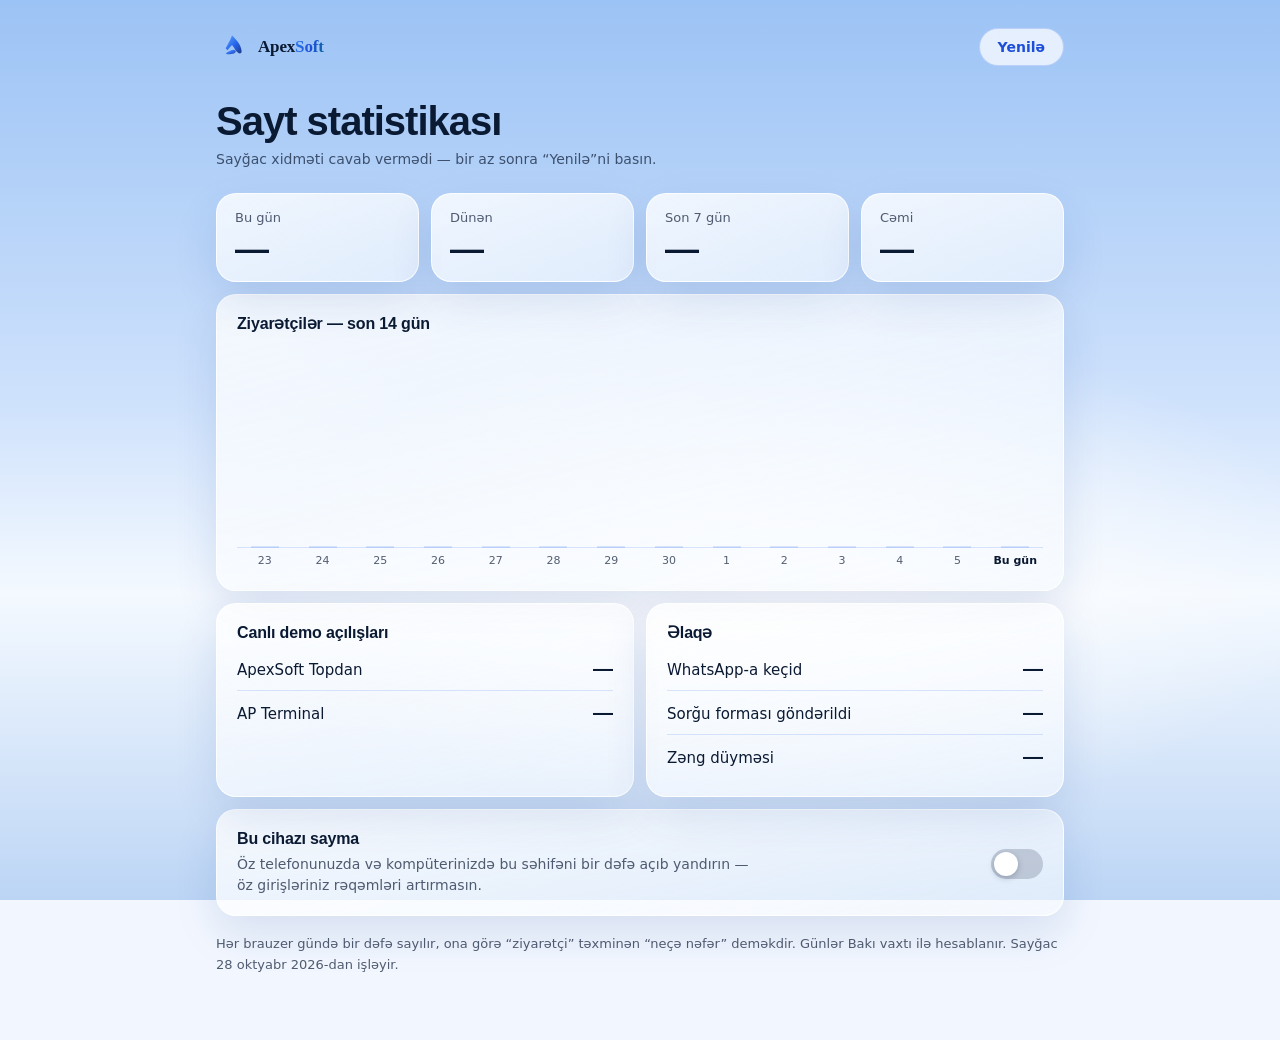
==== stat/index.html @ 4c2cbf1e "Ziyaretci saygaci ve statistika sehifesi (/stat/) Abacus (hesabsiz sayqac) ile: gundelik ziyaretci, " ====
<!DOCTYPE html>
<html lang="az">
<head>
<meta charset="UTF-8">
<meta name="viewport" content="width=device-width, initial-scale=1.0, viewport-fit=cover">
<meta http-equiv="Content-Security-Policy" content="default-src 'self'; script-src 'self'; style-src 'self' https://fonts.googleapis.com; font-src https://fonts.gstatic.com; img-src 'self' data:; connect-src https://abacus.jasoncameron.dev; object-src 'none'; base-uri 'none'; form-action 'none'; frame-src 'none'">
<meta name="robots" content="noindex, nofollow">
<meta name="referrer" content="no-referrer">
<meta name="theme-color" content="#F2F7FF">
<title>Statistika — ApexSoft</title>
<link rel="icon" href="data:image/svg+xml,%3Csvg xmlns='http://www.w3.org/2000/svg' viewBox='0 0 100 100'%3E%3Crect width='100' height='100' rx='24' fill='%231D4ED8'/%3E%3Cpath d='M50 14 C58 22, 78 40, 80 62 C81 72, 72 72, 66 66 C60 60, 56 50, 50 44 C44 50, 40 56, 36 60 L30 54 C36 44, 44 30, 50 14 Z' fill='white'/%3E%3C/svg%3E">
<link rel="preconnect" href="https://fonts.googleapis.com">
<link rel="preconnect" href="https://fonts.gstatic.com" crossorigin>
<link href="https://fonts.googleapis.com/css2?family=Montserrat:wght@300;400;700;800&family=Inter:wght@400;500;600;700&display=swap" rel="stylesheet">
<link rel="stylesheet" href="/style.css?v=8">
<link rel="stylesheet" href="stat.css?v=1">
</head>
<body>
<div class="bgfx" aria-hidden="true"></div>
<main class="st">
  <header class="st-top">
    <a class="mark" href="/">
      <svg viewBox="0 0 100 100" fill="none" aria-hidden="true">
        <defs><linearGradient id="lg" x1="0%" y1="0%" x2="100%" y2="100%"><stop offset="0%" stop-color="#60A5FA"/><stop offset="55%" stop-color="#2563EB"/><stop offset="100%" stop-color="#1E3A8A"/></linearGradient></defs>
        <path d="M50 14 C58 22, 78 40, 80 62 C81 72, 72 72, 66 66 C60 60, 56 50, 50 44 C44 50, 40 56, 36 60 L30 54 C36 44, 44 30, 50 14 Z" fill="url(#lg)"/>
        <path d="M30 70 C40 64, 52 56, 60 60 C64 62, 62 68, 56 70 C48 73, 38 74, 30 70 Z" fill="url(#lg)" opacity="0.92"/>
      </svg>
      <span>Apex<b class="acc">Soft</b></span>
    </a>
    <button class="btn btn-ghost st-ref" id="refresh" type="button">Yenilə</button>
  </header>

  <h1>Sayt statistikası</h1>
  <p class="st-sub" id="upd" aria-live="polite">Yüklənir…</p>

  <section class="st-kpis" aria-label="Ziyarətçilər">
    <div class="st-k"><span>Bu gün</span><b id="kToday">—</b></div>
    <div class="st-k"><span>Dünən</span><b id="kYest">—</b></div>
    <div class="st-k"><span>Son 7 gün</span><b id="kWeek">—</b></div>
    <div class="st-k"><span>Cəmi</span><b id="kAll">—</b></div>
  </section>

  <section class="st-card">
    <h2>Ziyarətçilər — son 14 gün</h2>
    <div class="st-chart">
      <div class="st-bars" id="bars" role="list"></div>
      <div class="st-tip" id="tip" hidden></div>
    </div>
  </section>

  <div class="st-grid">
    <section class="st-card">
      <h2>Canlı demo açılışları</h2>
      <ul class="st-list" id="demos"></ul>
    </section>
    <section class="st-card">
      <h2>Əlaqə</h2>
      <ul class="st-list" id="contact"></ul>
    </section>
  </div>

  <section class="st-card st-me">
    <div>
      <h2>Bu cihazı sayma</h2>
      <p>Öz telefonunuzda və kompüterinizdə bu səhifəni bir dəfə açıb yandırın — öz girişləriniz rəqəmləri artırmasın.</p>
    </div>
    <button class="st-sw" id="me" type="button" role="switch" aria-checked="false" aria-label="Bu cihazı sayma"><i></i></button>
  </section>

  <p class="st-note">Hər brauzer gündə bir dəfə sayılır, ona görə “ziyarətçi” təxminən “neçə nəfər” deməkdir. Günlər Bakı vaxtı ilə hesablanır. Sayğac 28 oktyabr 2026-dan işləyir.</p>
</main>
<script src="/products.js?v=10"></script>
<script src="stat.js?v=1"></script>
</body>
</html>
---- style.css ----
*{margin:0;padding:0;box-sizing:border-box;-webkit-tap-highlight-color:transparent}
:root{
  --bg:#F2F7FF;
  --text:#0B1A33;
  --muted:rgba(11,26,51,.7);
  --acc:#2563EB;
  --acc2:#1D4ED8;
  --acc3:#93C5FD;
  --line:rgba(37,99,235,.16);
  --grad:linear-gradient(110deg,#2F80ED 0%,#1D4ED8 55%,#0B6E99 100%);
  --btn:linear-gradient(110deg,#2563EB 0%,#1D4ED8 60%,#1E40AF 100%);
  --glass:linear-gradient(165deg,rgba(255,255,255,.8),rgba(246,250,255,.6));
  --glass-b:rgba(255,255,255,.85);
  --shadow:0 18px 44px rgba(20,60,140,.12);
  /* məhsul rəngləri — hər məhsul products.js-dən öz rənglərini verir */
  --p:#2563EB;--pk:#0B1A33;--pon:#FFFFFF;
  --pA:rgba(37,99,235,.18);--pG:rgba(37,99,235,.22);--pS:rgba(37,99,235,.14);
  --gutter:clamp(22px,5vw,56px);
  --ease:cubic-bezier(.19,1,.22,1);
}
html{-webkit-text-size-adjust:100%;scroll-behavior:smooth}
body{font-family:'Inter',-apple-system,system-ui,sans-serif;background:var(--bg);color:var(--text);
  min-height:100vh;overflow-x:hidden;-webkit-font-smoothing:antialiased}
body.lock{overflow:hidden}
h1,h2,h3{font-family:'Montserrat',sans-serif;letter-spacing:-.025em;line-height:1.08}
::selection{background:rgba(37,99,235,.2)}
[hidden]{display:none!important}
a:focus-visible{outline:2px solid var(--acc);outline-offset:3px;border-radius:12px}
.acc{background:var(--grad);-webkit-background-clip:text;background-clip:text;-webkit-text-fill-color:transparent}

/* ============ GİRİŞ PƏRDƏSİ ============ */
.intro{position:fixed;inset:0;z-index:100;display:flex;align-items:center;justify-content:center;
  background:radial-gradient(70% 60% at 50% 45%,#FFFFFF,#E3EEFF);transition:transform 1s var(--ease)}
.intro.done{transform:translateY(-101%)}
.intro-in{display:flex;align-items:center;gap:16px;opacity:0;animation:introIn .9s var(--ease) .15s forwards}
@keyframes introIn{from{opacity:0;transform:scale(.85);filter:blur(12px)}to{opacity:1;transform:scale(1);filter:blur(0)}}
.intro-in svg{width:52px;height:52px;filter:drop-shadow(0 10px 26px rgba(37,99,235,.35))}
.intro-in span{font-family:'Montserrat';font-weight:800;font-size:30px;letter-spacing:-.02em}
.intro-bar{position:absolute;bottom:0;left:0;height:2px;background:var(--grad);width:0;animation:introBar 1.25s var(--ease) .2s forwards}
@keyframes introBar{to{width:100%}}

/* ============ ARXA FON (WebGL yüklənənə qədər / olmayanda) ============ */
.bgfx{position:fixed;inset:0;z-index:0;pointer-events:none;background:
  radial-gradient(60% 40% at 62% 64%,rgba(255,255,255,.9) 0%,transparent 70%),
  linear-gradient(180deg,#9CC3F5 0%,#CFE2FC 45%,#F4F9FF 66%,#BCD5F5 100%)}

/* WebGL qatı: göy mənzərə + üzən kürələr + holoqrafik model + zərrəciklər */
#gl{position:fixed;left:0;top:0;z-index:1;width:100%;height:100vh;height:100lvh;display:block;pointer-events:none}

.shell{position:relative;z-index:2;width:100%;max-width:1200px;margin:0 auto;
  padding-left:var(--gutter);padding-right:var(--gutter)}

/* ============ NAV ============ */
.nav{position:fixed;top:0;left:0;right:0;z-index:50;
  background:rgba(247,251,255,.66);border-bottom:1px solid rgba(37,99,235,.12);
  backdrop-filter:blur(18px) saturate(160%);-webkit-backdrop-filter:blur(18px) saturate(160%);
  transition:transform .5s var(--ease)}
.nav.hide{transform:translateY(-102%)}
.nav.hide:focus-within{transform:none}
.nav-in{display:flex;align-items:center;justify-content:space-between;height:66px;
  padding-top:env(safe-area-inset-top)}
.mark{display:flex;align-items:center;gap:10px;text-decoration:none;color:var(--text)}
.mark svg{width:32px;height:32px}
.mark span{font-family:'Montserrat';font-weight:800;font-size:17px;letter-spacing:-.01em}
.nav-links{display:flex;align-items:center;gap:26px}
.nav-links a.nl{font-size:13.5px;font-weight:600;color:var(--muted);text-decoration:none;transition:color .25s}
.nav-links a.nl:hover{color:var(--acc2)}
.ncta{font-size:13.5px;font-weight:700;color:#fff;text-decoration:none;padding:11px 22px;border-radius:100px;
  background:var(--btn);box-shadow:0 8px 22px rgba(29,78,216,.3);
  transition:transform .2s ease,box-shadow .25s ease}
.ncta:hover{transform:translateY(-1px);box-shadow:0 12px 30px rgba(29,78,216,.4)}
.nav-links a.nl{position:relative}
.nav-links a.nl::after{content:'';position:absolute;left:0;right:0;bottom:-7px;height:2px;border-radius:2px;
  background:var(--grad);transform:scaleX(0);transition:transform .4s var(--ease)}
.nav-links a.nl:hover::after,.nav-links a.nl.on::after{transform:scaleX(1)}
.nav-links a.nl.on{color:var(--acc2)}
.burger{display:none;width:44px;height:44px;border-radius:14px;flex-direction:column;align-items:center;justify-content:center;gap:5px;
  background:rgba(255,255,255,.75);border:1px solid rgba(37,99,235,.16)}
.burger span{display:block;width:18px;height:2px;border-radius:2px;background:var(--text);transition:transform .4s var(--ease)}
.burger[aria-expanded="true"] span:nth-child(1){transform:translateY(3.5px) rotate(45deg)}
.burger[aria-expanded="true"] span:nth-child(2){transform:translateY(-3.5px) rotate(-45deg)}
@media (max-width:1020px){.nav-links a.nl{display:none}.nav-links{gap:10px}.burger{display:flex}}
@media (max-width:380px){.ncta{padding:11px 16px}}

/* mobil menyu */
.mnav{position:fixed;inset:0;z-index:45;display:flex;flex-direction:column;align-items:flex-start;gap:4px;
  padding:calc(96px + env(safe-area-inset-top)) var(--gutter) 32px;overflow-y:auto;
  background:rgba(242,247,255,.95);-webkit-backdrop-filter:blur(22px) saturate(160%);backdrop-filter:blur(22px) saturate(160%);
  opacity:0;visibility:hidden;transition:opacity .35s ease,visibility 0s linear .35s}
.mnav.open{opacity:1;visibility:visible;transition:opacity .35s ease}
.mnav a{font-family:'Montserrat';font-weight:800;font-size:clamp(28px,8vw,40px);letter-spacing:-.03em;color:var(--text);
  text-decoration:none;padding:6px 0;opacity:0;transform:translateY(18px);transition:opacity .5s ease,transform .6s var(--ease),color .25s}
.mnav a.on{color:var(--acc2)}
.mnav .btn{margin-top:22px;opacity:0;transform:translateY(18px);transition:opacity .5s ease .3s,transform .6s var(--ease) .3s}
.mnav.open a,.mnav.open .btn{opacity:1;transform:none}
.mnav.open a:nth-child(2){transition-delay:.05s}.mnav.open a:nth-child(3){transition-delay:.1s}
.mnav.open a:nth-child(4){transition-delay:.15s}.mnav.open a:nth-child(5){transition-delay:.2s}
body.menu-open,body.modal-open{overflow:hidden}

/* ============ HERO ============ */
.hero{position:relative;display:grid;grid-template-columns:1fr;gap:26px;align-items:center;
  min-height:100svh;padding-top:clamp(96px,13vh,150px);padding-bottom:40px}
@media (min-width:960px){.hero{grid-template-columns:1.02fr .98fr;gap:40px}}
/* mətnin arxasında yumşaq ağ duman — mənzərə üzərində oxunsun */
.hero::before{content:'';position:absolute;z-index:-1;pointer-events:none;left:-12%;top:12%;width:78%;height:80%;
  background:radial-gradient(closest-side,rgba(247,251,255,.85),rgba(247,251,255,.5) 55%,rgba(247,251,255,0))}
@media (max-width:959px){.hero::before{left:0;width:100%;top:6%;height:60%}}
.hero h1{font-size:clamp(42px,8.6vw,78px);font-weight:800;margin-bottom:22px}
.hero h1 .w{display:inline-block;overflow:hidden;vertical-align:top;padding-bottom:.12em;margin-bottom:-.12em}
.hero h1 .w i{display:inline-block;font-style:normal;transform:translateY(115%) rotate(4deg);transition:transform 1.1s var(--ease)}
.booted .hero h1 .w i{transform:none}
.hero .lead{font-size:clamp(16px,2vw,19px);line-height:1.7;color:var(--muted);max-width:460px;margin-bottom:32px;
  opacity:0;transform:translateY(22px);filter:blur(6px);
  transition:opacity .9s ease .5s,transform .9s var(--ease) .5s,filter .9s ease .5s}
.booted .hero .lead{opacity:1;transform:none;filter:blur(0)}
.cta-row{display:flex;flex-wrap:wrap;gap:14px;
  opacity:0;transform:translateY(22px);transition:opacity .9s ease .7s,transform .9s var(--ease) .7s}
.booted .cta-row{opacity:1;transform:none}
.btn{display:inline-flex;align-items:center;gap:10px;text-decoration:none;font-weight:700;font-size:15px;
  padding:16px 30px;border-radius:100px;transition:transform .2s ease,box-shadow .25s ease,border-color .25s ease,background .25s ease}
.btn-main{color:#fff;background:var(--btn);
  box-shadow:0 14px 34px rgba(29,78,216,.3),inset 0 1px 0 rgba(255,255,255,.3)}
.btn-main:hover{transform:translateY(-2px);box-shadow:0 20px 44px rgba(29,78,216,.4),inset 0 1px 0 rgba(255,255,255,.3)}
/* hero: məhsul düymələri (products.js-dən) */
.hero-prods{display:flex;flex-wrap:wrap;gap:10px;margin-top:20px;
  opacity:0;transform:translateY(22px);transition:opacity .9s ease .84s,transform .9s var(--ease) .84s}
.booted .hero-prods{opacity:1;transform:none}
.hp{display:inline-flex;align-items:center;gap:8px;padding:9px 16px 9px 10px;border-radius:100px;
  font-size:13.5px;font-weight:700;text-decoration:none;color:var(--pon);background:var(--p);
  box-shadow:0 10px 24px rgba(11,26,51,.14);transition:transform .2s ease,box-shadow .25s ease}
.hp:hover{transform:translateY(-2px);box-shadow:0 16px 34px rgba(11,26,51,.2)}
.hp i{display:flex;width:22px;height:22px;flex-shrink:0;color:var(--pon)}
.hp i svg{width:100%;height:100%}

/* 3D model buradan başlayır (model özü #gl qatında çəkilir) */
.scene3d{position:relative;width:100%;height:clamp(320px,44vw,540px)}
@media (max-width:959px){.scene3d{max-width:620px;margin:0 auto;height:clamp(240px,62vw,380px)}}
.no-gl .scene3d{display:none}
@media (min-width:960px){.no-gl .hero{grid-template-columns:1fr}}

/* ============ UÇAN SÖZLƏR ============ */
.fly{position:relative;z-index:2;height:400vh}
.fly-stage{position:sticky;top:0;height:100vh;height:100svh;overflow:hidden;perspective:900px}
.fly-intro,.fw,.fly-final{position:absolute;left:50%;top:50%;font-family:'Montserrat',sans-serif;
  letter-spacing:-.035em;line-height:1.06;white-space:nowrap;will-change:transform,opacity;
  transform:translate(-50%,-50%);text-shadow:0 2px 28px rgba(247,251,255,.9)}
.fly-intro{font-size:clamp(30px,5.6vw,66px);font-weight:300}
.fw{font-size:clamp(46px,10.5vw,150px);font-weight:800;opacity:0}
.fw.g{color:var(--acc)}
.fwp{font-size:clamp(34px,7vw,104px);color:var(--pon);background:var(--p);border-radius:.22em;
  padding:.06em .38em .14em;text-shadow:none;box-shadow:0 18px 50px rgba(11,26,51,.18)}
.fly.calm .fwp{font-size:clamp(26px,4.4vw,52px)}
.fly-final{width:min(92vw,1000px);white-space:normal;text-align:center;font-size:clamp(36px,7.4vw,100px);font-weight:300;opacity:0}
.nw{white-space:nowrap}
.sbm{display:inline-block;font-weight:800;color:var(--pon);background:var(--p);border-radius:.18em;
  padding:0 .2em .04em;text-shadow:none;box-shadow:0 10px 30px rgba(21,22,26,.12)}
/* hərəkət azaldılıbsa — sözlər sadə siyahı kimi */
.fly.calm{height:auto}
.fly.calm .fly-stage{position:relative;height:auto;overflow:visible;perspective:none;display:flex;flex-wrap:wrap;
  justify-content:center;align-items:baseline;gap:6px 28px;padding:90px var(--gutter)}
.fly.calm .fly-intro,.fly.calm .fw,.fly.calm .fly-final{position:static;transform:none;opacity:1;filter:none}
.fly.calm .fly-intro,.fly.calm .fly-final{width:100%;text-align:center;white-space:normal}
.fly.calm .fw{font-size:clamp(34px,6vw,72px)}

/* ============ BÖLMƏLƏR ============ */
.sec{padding-top:clamp(76px,11vh,120px);padding-bottom:clamp(76px,11vh,120px)}
.sec-head{text-align:center;max-width:700px;margin:0 auto clamp(40px,6vh,56px)}
.kick{display:inline-flex;align-items:center;gap:12px;font-size:11px;font-weight:700;letter-spacing:.3em;
  text-transform:uppercase;color:var(--acc2);margin-bottom:16px;padding:7px 14px;border-radius:100px;
  background:rgba(255,255,255,.7);-webkit-backdrop-filter:blur(8px);backdrop-filter:blur(8px)}
.sec-head h2{font-size:clamp(32px,5.6vw,52px);font-weight:800;
  clip-path:inset(0 0 100% 0);transition:clip-path 1.1s var(--ease)}
.sec-head.in h2{clip-path:inset(0 0 -10% 0)}

/* ============ MƏHSUL PANELLƏRİ — products.js-dən, hər biri öz brend rəngində ============ */
.pp{position:relative;display:grid;grid-template-columns:1fr;gap:44px;align-items:center;overflow:hidden;
  border-radius:32px;padding:clamp(30px,5vw,64px);background:var(--pk);color:#fff;
  box-shadow:0 40px 90px rgba(10,25,60,.28)}
@media (min-width:880px){
  .pp{grid-template-columns:1.1fr .9fr}
  .pp-flip{grid-template-columns:.9fr 1.1fr}
  .pp-flip .phone{order:-1}
  .pp.pp-single{grid-template-columns:1fr}
}
.pp::before{content:'';position:absolute;right:-18%;top:-45%;width:80%;height:190%;pointer-events:none;
  background:radial-gradient(closest-side,var(--pG),transparent 70%)}
.pp-flip::before{right:auto;left:-18%}
.pp>*{position:relative}
.pp-badge{position:absolute;top:24px;right:24px;font-size:10px;font-weight:800;letter-spacing:.16em;text-transform:uppercase;
  color:var(--pon);background:var(--p);padding:7px 14px;border-radius:100px;z-index:2}
.pp-brand{display:flex;flex-wrap:wrap;align-items:center;gap:12px;margin-bottom:28px;
  font-family:'Montserrat';font-weight:800;font-size:19px;color:var(--p)}
.pp-ico{width:46px;height:46px;border-radius:13px;background:var(--p);color:var(--pon);
  display:flex;align-items:center;justify-content:center;box-shadow:0 10px 26px var(--pA)}
.pp-ico svg{width:30px;height:30px}
.pp-brand em{font-style:normal;font-family:'Inter';font-weight:600;font-size:10.5px;letter-spacing:.14em;text-transform:uppercase;
  color:rgba(255,255,255,.66);border:1px solid rgba(255,255,255,.2);border-radius:100px;padding:5px 11px}
.pp h2{font-size:clamp(32px,4.6vw,54px);font-weight:300;letter-spacing:-.035em;line-height:1.05;margin-bottom:16px}
.pp h2 b{font-weight:800;color:var(--p)}
.pp-lead{font-size:16px;line-height:1.7;color:rgba(255,255,255,.72);margin-bottom:28px;max-width:440px}
.pp-parts{list-style:none;display:grid;gap:10px;margin-bottom:30px}
.pp-parts li{display:flex;align-items:baseline;justify-content:space-between;gap:12px;padding:13px 16px;border-radius:14px;
  border:1px solid var(--pA);background:rgba(255,255,255,.04)}
.pp-parts b{font-size:14.5px;color:var(--p)}
.pp-parts span{font-size:13px;color:rgba(255,255,255,.66);text-align:right}
.pp-stats{display:grid;grid-template-columns:repeat(3,1fr);gap:12px;border-top:1px solid rgba(255,255,255,.12);padding-top:22px}
.pp-stats b{display:block;font-family:'Montserrat';font-weight:300;font-size:clamp(30px,4vw,44px);color:var(--p);
  line-height:1;letter-spacing:-.03em;margin-bottom:6px}
.pp-stats span{font-size:12px;color:rgba(255,255,255,.62);font-weight:600}
.pp-tags{margin-top:24px}
@media (max-width:560px){.pp-badge{top:16px;right:16px}.pp-brand{padding-right:58px}}
.pp .pp-tags span{color:var(--p);border-color:var(--pA);background:rgba(255,255,255,.05)}
/* açıq panel (theme:'light') */
.pp-light{background:var(--glass);border:1px solid var(--glass-b);color:var(--text);box-shadow:var(--shadow);
  -webkit-backdrop-filter:blur(18px) saturate(150%);backdrop-filter:blur(18px) saturate(150%)}
.pp-light .pp-brand,.pp-light h2 b,.pp-light .pp-parts b,.pp-light .pp-stats b,.pp-light .pp-tags span{color:var(--pk)}
.pp-light .pp-lead,.pp-light .pp-parts span,.pp-light .pp-stats span,.pp-light .pp-brand em{color:var(--muted)}
.pp-light .pp-brand em{border-color:rgba(11,26,51,.15)}
.pp-light .pp-parts li{background:rgba(255,255,255,.6)}
.pp-light .pp-stats{border-top-color:rgba(11,26,51,.1)}
.pp-light .ph-logo,.pp-light .ph-bal b{color:#fff}
.pp-light .ph-logo i{background:#fff}
.pp-light .ph-logo i::after{color:var(--pk)}
.pp-light .ph-bell{border-color:#fff}

/* telefon maketi — məhsulun öz rəngləri ilə */
.phone{display:flex;justify-content:center;perspective:1100px}
.ph{position:relative;width:240px;height:486px;border-radius:38px;border:9px solid #0A0B0D;overflow:hidden;
  background:#F4F5F7;color:#17171B;font-family:'Inter',sans-serif;display:flex;flex-direction:column;
  box-shadow:0 0 0 1px var(--pA),0 40px 80px rgba(0,0,0,.45),0 0 70px var(--pS);
  transform:rotateY(-14deg) rotateX(5deg);transition:transform .7s var(--ease)}
.pp-flip .ph{transform:rotateY(14deg) rotateX(5deg)}
.pp:hover .ph{transform:rotateY(-4deg) rotateX(2deg)}
.pp-flip:hover .ph{transform:rotateY(4deg) rotateX(2deg)}
.ph-top{display:flex;align-items:center;justify-content:space-between;background:var(--pk);padding:26px 16px 14px}
.ph-logo{display:flex;align-items:center;gap:8px;color:var(--p);font-weight:800;font-size:15px;letter-spacing:-.01em}
.ph-logo i{width:18px;height:18px;border-radius:50%;background:var(--p);position:relative}
.ph-logo i::after{content:'\2605';position:absolute;inset:0;display:flex;align-items:center;justify-content:center;
  font-size:11px;color:var(--pon);font-style:normal;line-height:1}
.ph-bell{width:14px;height:14px;border:2px solid var(--p);border-radius:7px 7px 3px 3px;opacity:.85}
.ph-body{flex:1;padding:14px 12px 0;display:flex;flex-direction:column;gap:10px;overflow:hidden}
.ph-bal{background:var(--pk);color:#fff;border-radius:16px;padding:14px 14px 13px}
.ph-bal small{display:block;font-size:10px;color:rgba(255,255,255,.65);font-weight:600}
.ph-bal b{display:block;font-size:27px;font-weight:800;letter-spacing:-.02em;color:var(--p);margin:2px 0 3px}
.ph-bal em{font-style:normal;font-size:9.5px;color:rgba(255,255,255,.6)}
.ph-card{background:#fff;border-radius:14px;padding:10px 12px;border:1px solid #E6E7EB;text-align:center}
.ph-card small{display:block;text-align:left;font-size:9.5px;font-weight:700;color:#74747E;margin-bottom:6px}
.ph-bar{height:34px;background:repeating-linear-gradient(90deg,#17171B 0 2px,transparent 2px 3px,#17171B 3px 4px,transparent 4px 7px,#17171B 7px 10px,transparent 10px 11px,#17171B 11px 12px,transparent 12px 15px)}
.ph-card span{display:block;font-size:9px;letter-spacing:.12em;color:#17171B;margin-top:4px;font-weight:600}
.ph-btn{background:var(--p);color:var(--pon);font-weight:800;font-size:11px;text-align:center;border-radius:11px;padding:9px}
.ph-h{font-size:10.5px;font-weight:800;margin-top:2px}
.ph-row{display:flex;justify-content:space-between;font-size:10px;padding:7px 10px;background:#fff;border-radius:10px}
.ph-row span{color:#74747E}.ph-row b{color:#1E9E62}.ph-row b.neg{color:#17171B}
.ph-nav{display:flex;justify-content:space-around;padding:10px 14px 14px;background:#fff;border-top:1px solid #E6E7EB}
.ph-nav i{width:16px;height:16px;border-radius:5px;background:#E6E7EB}
.ph-nav i.on{background:var(--pk)}

/* ============ ÜSTÜNLÜKLƏR ============ */
.feats{display:grid;grid-template-columns:1fr;gap:16px}
@media (min-width:680px){.feats{grid-template-columns:repeat(2,1fr)}}
@media (min-width:1020px){.feats{grid-template-columns:repeat(4,1fr)}}
.feat{position:relative;border-radius:22px;padding:30px 24px;overflow:hidden;
  background:var(--glass);border:1px solid var(--glass-b);box-shadow:var(--shadow);
  -webkit-backdrop-filter:blur(18px) saturate(150%);backdrop-filter:blur(18px) saturate(150%);
  transition:transform .35s var(--ease),border-color .3s ease,box-shadow .3s ease}
.feat:hover{transform:translateY(-6px);border-color:rgba(37,99,235,.35);box-shadow:0 28px 56px rgba(20,60,140,.18)}
.ficon{width:50px;height:50px;border-radius:14px;display:flex;align-items:center;justify-content:center;
  margin-bottom:20px;border:1px solid rgba(37,99,235,.18);
  background:linear-gradient(150deg,rgba(59,130,246,.16),rgba(59,130,246,.04))}
.ficon svg{width:24px;height:24px}
.feat h3{font-size:17px;font-weight:700;margin-bottom:8px}
.feat p{font-size:14px;line-height:1.6;color:var(--muted)}

/* ============ MAĞAZA PROQRAMI — tezliklə ============ */
.card{position:relative;max-width:1080px;margin:0 auto;border-radius:24px;padding:30px 28px;overflow:hidden;
  background:var(--glass);border:1px solid var(--glass-b);box-shadow:var(--shadow);
  -webkit-backdrop-filter:blur(18px) saturate(150%);backdrop-filter:blur(18px) saturate(150%)}
.soon-sec{padding-top:0}
.soon-list{display:grid;gap:16px;max-width:1080px;margin:0 auto}
.soon-list .card{max-width:none;margin:0}
.cicon{color:var(--acc2);width:56px;height:56px;border-radius:16px;display:flex;align-items:center;justify-content:center;
  margin-bottom:18px;border:1px solid rgba(37,99,235,.2);
  background:linear-gradient(150deg,rgba(59,130,246,.18),rgba(59,130,246,.04));
  box-shadow:0 10px 24px rgba(20,60,140,.1),inset 0 1px 0 rgba(255,255,255,.8)}
.cicon svg{width:27px;height:27px}
.card h3{font-size:21px;font-weight:700;margin-bottom:8px}
.card p{font-size:14.5px;line-height:1.6;color:var(--muted);margin-bottom:18px}
.soon{display:inline-block;vertical-align:middle;margin-left:10px;font-size:10px;font-weight:800;letter-spacing:.16em;
  text-transform:uppercase;color:var(--acc2);padding:6px 12px;border-radius:100px;
  background:rgba(37,99,235,.08);border:1px solid rgba(37,99,235,.3)}
.tags{display:flex;flex-wrap:wrap;gap:8px}
.tags span{font-size:11.5px;font-weight:600;color:var(--acc2);
  border:1px solid rgba(37,99,235,.2);padding:6px 13px;border-radius:100px;background:rgba(255,255,255,.6)}
@media (min-width:760px){
  .card-row{display:grid;grid-template-columns:auto 1fr auto;gap:28px;align-items:center}
  .card-row .cicon{margin:0}
  .card-row p{margin:0}
  .card-row .tags{flex-wrap:nowrap}
}

/* ============ LOQO — zərrəciklərdən yığılır ============ */
.asm{position:relative;z-index:2;height:220vh}
.asm-stage{position:sticky;top:0;height:100vh;height:100svh;overflow:hidden}
.asm-box{position:absolute;left:50%;top:46%;width:min(84vw,980px);aspect-ratio:4/1;transform:translate(-50%,-50%)}
.asm-fb{display:none;height:100%;align-items:center;justify-content:center;gap:3%}
.asm-fb svg{height:78%;width:auto}
.asm-fb span{font-family:'Montserrat';font-weight:800;font-size:clamp(44px,10vw,124px);letter-spacing:-.03em}
.no-gl .asm-fb{display:flex}
.asm-cap{position:absolute;left:50%;top:calc(46% + min(84vw,980px)/8 + 34px);width:min(92vw,980px);margin:0;text-align:center;
  font-family:'Montserrat';font-size:clamp(20px,2.6vw,32px);font-weight:300;letter-spacing:-.025em;line-height:1.3;
  opacity:var(--ap,0);transform:translate(-50%,calc((1 - var(--ap,0)) * 22px))}
.asm-cap b{font-weight:800;color:var(--acc2)}
.asm.calm,.no-gl .asm{height:auto}
.asm.calm .asm-stage,.no-gl .asm-stage{position:relative}
.asm.calm .asm-cap,.no-gl .asm-cap{opacity:1;transform:translateX(-50%)}

/* ============ ƏLAQƏ ============ */
.links{display:grid;grid-template-columns:1fr;gap:16px;max-width:920px;margin:0 auto}
@media (min-width:760px){.links{grid-template-columns:repeat(3,1fr)}}
.link{display:flex;align-items:center;gap:15px;text-decoration:none;color:var(--text);
  border:1px solid var(--glass-b);border-radius:20px;padding:20px 22px;box-shadow:var(--shadow);
  background:var(--glass);-webkit-backdrop-filter:blur(18px) saturate(150%);backdrop-filter:blur(18px) saturate(150%);
  transition:transform .3s var(--ease),border-color .3s ease,box-shadow .3s ease}
.link:hover{transform:translateY(-6px);border-color:rgba(37,99,235,.35);box-shadow:0 28px 56px rgba(20,60,140,.18)}
.lic{width:46px;height:46px;border-radius:14px;flex-shrink:0;display:flex;align-items:center;justify-content:center;
  border:1px solid rgba(37,99,235,.18);background:linear-gradient(150deg,rgba(59,130,246,.16),rgba(59,130,246,.04))}
.lic svg{width:20px;height:20px}
.lt{flex:1}
.lt b{display:block;font-weight:700;font-size:15px}
.lt span{font-size:12.5px;color:var(--muted)}
.arr{color:var(--acc);font-size:17px;font-weight:700;transition:transform .3s var(--ease)}
.link:hover .arr{transform:translate(4px,-4px)}

/* ============ ALT ============ */
.foot{position:relative;z-index:2;border-top:1px solid rgba(37,99,235,.14);
  background:rgba(247,251,255,.78);-webkit-backdrop-filter:blur(14px);backdrop-filter:blur(14px)}
.foot-grid{display:grid;grid-template-columns:1fr;gap:32px;padding-top:56px;padding-bottom:40px}
@media (min-width:560px){.foot-grid{grid-template-columns:1fr 1fr}.f-brand{grid-column:1/-1}}
@media (min-width:900px){.foot-grid{grid-template-columns:1.5fr 1fr 1fr 1fr}.f-brand{grid-column:auto}}
.f-brand p{font-size:14px;line-height:1.65;color:var(--muted);margin-top:14px;max-width:300px}
.f-col h4{font-family:'Montserrat';font-size:12px;font-weight:800;letter-spacing:.16em;text-transform:uppercase;margin-bottom:16px}
.f-col ul{list-style:none;display:grid;gap:11px}
.f-col a{font-size:14px;color:var(--muted);text-decoration:none;transition:color .2s}
.f-col a:hover{color:var(--acc2)}
.foot-in{display:flex;flex-wrap:wrap;gap:14px;align-items:center;justify-content:space-between;
  padding-top:22px;padding-bottom:max(22px,env(safe-area-inset-bottom));border-top:1px solid rgba(37,99,235,.1);
  font-size:12.5px;color:var(--muted);font-weight:500}

/* ============ SCROLL GİRİŞLƏRİ ============ */
.rv{opacity:0;transform:translateY(42px);filter:blur(8px);
  transition:opacity 1s ease,transform 1s var(--ease),filter 1s ease}
.rv.in{opacity:1;transform:none;filter:blur(0)}
.rv-d1{transition-delay:.12s}.rv-d2{transition-delay:.24s}.rv-d3{transition-delay:.36s}

@media (max-width:760px){
  .feat,.card,.link{-webkit-backdrop-filter:blur(12px);backdrop-filter:blur(12px)}
  .pp-parts li{flex-direction:column;gap:2px}
  .pp-parts span{text-align:left}
}
@media (prefers-reduced-motion:reduce){
  *{animation:none!important;transition:none!important}
  .rv,.hero .lead,.cta-row,.hero-prods{opacity:1!important;transform:none!important;filter:none!important}
  .hero h1 .w i{transform:none!important}
  .sec-head h2{clip-path:none!important}
  .intro{display:none}
  html{scroll-behavior:auto}
}

/* CSP: inline style atributları yoxdur — sinif ilə */
.svgdefs{position:absolute}
.ic-star{fill:var(--p)}

/* ============================================================
   ƏLAVƏLƏR — forma, seçici, xidmətlər, proses, sual-cavab, FAB
   (.rv ilə birgə işləyən elementlərdə transition opacity/filter-i
   də saxlayır — yoxsa giriş animasiyası itir)
   ============================================================ */
button{font:inherit;color:inherit;border:0;background:none;cursor:pointer}
button:focus-visible,summary:focus-visible{outline:2px solid var(--acc);outline-offset:3px;border-radius:12px}
.skip{position:fixed;left:16px;top:-64px;z-index:200;padding:11px 18px;border-radius:12px;background:var(--text);color:#fff;
  font-weight:700;font-size:14px;text-decoration:none;transition:top .25s var(--ease)}
.skip:focus{top:12px}
.sec-head .sub{margin-top:16px;font-size:clamp(15px,1.8vw,17px);line-height:1.65;color:var(--muted)}
.sec-cta{display:flex;justify-content:center;margin-top:clamp(30px,5vh,44px)}
.btn svg{width:18px;height:18px;transition:transform .35s var(--ease)}
.btn:hover svg{transform:translateX(4px)}
.btn-ghost{color:var(--acc2);background:rgba(255,255,255,.72);border:1px solid rgba(37,99,235,.22);
  -webkit-backdrop-filter:blur(10px);backdrop-filter:blur(10px)}
.btn-ghost:hover{transform:translateY(-2px);background:#fff;border-color:rgba(37,99,235,.45)}
.btn-wa{color:#fff;background:#1FA855;box-shadow:0 14px 30px rgba(31,168,85,.28)}
.btn-wa:hover{transform:translateY(-2px);box-shadow:0 20px 40px rgba(31,168,85,.36)}
.btn-wa svg{width:19px;height:19px}

/* kartın üzərində siçanı izləyən işıq */
.spot::after{content:'';position:absolute;inset:0;border-radius:inherit;pointer-events:none;opacity:0;transition:opacity .4s ease;
  background:radial-gradient(280px circle at var(--mx,50%) var(--my,50%),rgba(37,99,235,.13),transparent 65%)}
.spot:hover::after{opacity:1}
.link{position:relative;overflow:hidden}
.lic{color:var(--acc2)}

/* məhsul panelində "Demo istə" */
.pp-cta{display:flex;flex-wrap:wrap;gap:10px;margin-top:28px}
.pp-btn{display:inline-flex;align-items:center;gap:9px;padding:13px 22px;border-radius:100px;font-weight:700;font-size:14.5px;
  text-decoration:none;background:var(--p);color:var(--pon);box-shadow:0 12px 28px var(--pA);
  transition:transform .2s ease,box-shadow .25s ease,background .25s ease}
.pp-btn:hover{transform:translateY(-2px);box-shadow:0 18px 36px var(--pA)}
.pp-btn svg{width:17px;height:17px;transition:transform .35s var(--ease)}
.pp-btn:hover svg{transform:translateX(4px)}
.pp-btn-o{background:transparent;color:var(--p);box-shadow:inset 0 0 0 1.5px var(--pA)}
.pp-btn-o:hover{background:rgba(255,255,255,.06);box-shadow:inset 0 0 0 1.5px var(--p)}
.pp-light .pp-btn-o{color:var(--pk);box-shadow:inset 0 0 0 1.5px rgba(11,26,51,.18)}

/* ============ SİZƏ HANSI UYĞUNDUR ============ */
.finder{display:grid;gap:16px;max-width:1080px;margin:0 auto}
@media (min-width:880px){.finder{grid-template-columns:.95fr 1.05fr;gap:24px;align-items:stretch}}
.fd-opts{display:grid;gap:12px;align-content:start}
.fd-opt{position:relative;display:flex;align-items:center;gap:14px;width:100%;text-align:left;padding:15px 18px 15px 15px;border-radius:20px;
  font-size:15px;font-weight:600;line-height:1.4;color:var(--text);
  background:var(--glass);border:1px solid var(--glass-b);box-shadow:var(--shadow);
  -webkit-backdrop-filter:blur(16px) saturate(150%);backdrop-filter:blur(16px) saturate(150%);
  transition:opacity 1s ease,filter 1s ease,transform .45s var(--ease),border-color .3s ease,box-shadow .3s ease,background .3s ease}
.fd-opt:hover{transform:translateX(4px);border-color:rgba(37,99,235,.35)}
.fd-opt i{width:42px;height:42px;flex-shrink:0;border-radius:13px;display:flex;align-items:center;justify-content:center;
  background:var(--p);color:var(--pon);box-shadow:0 8px 20px var(--pA)}
.fd-opt i svg{width:25px;height:25px}
.fd-opt .fd-chk{position:relative;margin-left:auto;width:22px;height:22px;flex-shrink:0;border-radius:50%;
  border:2px solid rgba(37,99,235,.25);transition:background .3s ease,border-color .3s ease}
.fd-opt .fd-chk::after{content:'';position:absolute;left:6px;top:2.5px;width:5px;height:10px;border:solid #fff;border-width:0 2px 2px 0;
  transform:rotate(45deg) scale(0);transition:transform .35s var(--ease)}
.fd-opt[aria-checked="true"]{background:#fff;border-color:var(--acc);box-shadow:0 18px 44px rgba(29,78,216,.2)}
.fd-opt[aria-checked="true"] .fd-chk{background:var(--acc);border-color:var(--acc)}
.fd-opt[aria-checked="true"] .fd-chk::after{transform:rotate(45deg) scale(1)}
.fd-out{position:relative;overflow:hidden;border-radius:30px;min-height:360px;color:#fff;background:var(--pk);
  box-shadow:0 40px 90px rgba(10,25,60,.26);
  transition:opacity 1s ease,filter 1s ease,transform 1s var(--ease),background .5s ease}
.fd-out::before{content:'';position:absolute;right:-30%;top:-50%;width:100%;height:200%;pointer-events:none;
  background:radial-gradient(closest-side,var(--pG),transparent 70%);transition:background .5s ease}
.fd-out.empty{display:flex;align-items:center;justify-content:center;text-align:center;color:var(--muted);
  background:var(--glass);border:1px dashed rgba(37,99,235,.3);box-shadow:var(--shadow)}
.fd-out.empty::before{display:none}
@media (max-width:879px){.fd-out.empty{display:none}}
.fd-empty{padding:30px;max-width:300px}
.fd-stack{display:flex;justify-content:center;margin-bottom:18px}
.fd-stack i{width:48px;height:48px;border-radius:15px;display:flex;align-items:center;justify-content:center;margin:0 -6px;
  background:var(--p);color:var(--pon);border:3px solid #F4F8FF;box-shadow:0 10px 24px rgba(11,26,51,.14)}
.fd-stack i svg{width:26px;height:26px}
.fd-empty p{font-size:15px;line-height:1.6;font-weight:600}
.fd-card{position:relative;padding:clamp(26px,4vw,42px);animation:fdIn .6s var(--ease)}
@keyframes fdIn{from{opacity:0;transform:translateY(16px);filter:blur(6px)}to{opacity:1;transform:none;filter:blur(0)}}
.fd-tag{display:inline-block;font-size:10.5px;font-weight:800;letter-spacing:.16em;text-transform:uppercase;
  color:var(--pon);background:var(--p);padding:6px 12px;border-radius:100px;margin-bottom:22px}
.fd-card .pp-brand{margin-bottom:18px}
.fd-card h3{font-size:clamp(28px,3.4vw,42px);font-weight:300;letter-spacing:-.035em;line-height:1.06;margin-bottom:14px}
.fd-card h3 b{font-weight:800;color:var(--p)}
.fd-card .pp-lead{margin-bottom:22px}
.fd-card .pp-parts{margin-bottom:0}
.fd-case{margin:-6px 0 20px;padding:12px 14px;border-radius:14px;font-size:14px;line-height:1.55;font-weight:600;
  color:#fff;background:rgba(255,255,255,.06);border:1px solid var(--pA)}
/* telefonda nişan yuxarıda, öz sətrində — uzun yazı ("Müştəri layihəsi") brendin üstünə düşməsin */
@media (max-width:560px){.pp-badge{position:static;display:inline-block;margin-bottom:18px}.pp-brand{padding-right:0}}
.fd-card .pp-cta{margin-top:24px}

/* ============ XİDMƏTLƏR ============ */
.svcs{display:grid;grid-template-columns:1fr;gap:16px;max-width:1080px;margin:0 auto}
@media (min-width:720px){.svcs{grid-template-columns:repeat(2,1fr)}}
.svc{position:relative;overflow:hidden;border-radius:26px;padding:clamp(26px,3.6vw,38px);
  background:var(--glass);border:1px solid var(--glass-b);box-shadow:var(--shadow);
  -webkit-backdrop-filter:blur(18px) saturate(150%);backdrop-filter:blur(18px) saturate(150%);
  transition:opacity 1s ease,filter 1s ease,transform .5s var(--ease),border-color .3s ease,box-shadow .3s ease}
.svc:hover{transform:translateY(-6px);border-color:rgba(37,99,235,.35);box-shadow:0 28px 56px rgba(20,60,140,.18)}
.svc .num{position:absolute;top:20px;right:26px;font-family:'Montserrat';font-weight:800;font-size:52px;letter-spacing:-.04em;
  line-height:1;color:rgba(37,99,235,.08);transition:color .4s ease}
.svc:hover .num{color:rgba(37,99,235,.16)}
.svc h3{font-size:clamp(20px,2.2vw,24px);font-weight:800;margin-bottom:10px}
.svc p{font-size:15px;line-height:1.65;color:var(--muted);margin-bottom:22px;max-width:420px}

/* ============ NECƏ İŞLƏYİRİK ============ */
.steps{list-style:none;display:grid;grid-template-columns:1fr;gap:20px;max-width:1080px;margin:0 auto}
@media (min-width:880px){.steps{grid-template-columns:repeat(4,1fr);gap:24px}}
.step{position:relative;display:grid;grid-template-columns:56px 1fr;gap:2px 18px;align-items:start}
.step .sn{grid-row:span 2;position:relative;z-index:1;width:56px;height:56px;border-radius:50%;display:flex;align-items:center;justify-content:center;
  font-family:'Montserrat';font-weight:800;font-size:16px;color:var(--acc2);background:#fff;border:1px solid rgba(37,99,235,.2);
  box-shadow:var(--shadow);transition:background .5s ease,color .5s ease,box-shadow .5s ease,border-color .5s ease}
.step.on .sn{background:var(--btn);color:#fff;border-color:transparent;box-shadow:0 14px 32px rgba(29,78,216,.36)}
.step h3{font-size:18px;font-weight:800;margin-top:6px}
.step p{font-size:14.5px;line-height:1.6;color:var(--muted)}
/* addımlar arasında xətt — növbəti addım aktiv olanda dolur */
.step:not(:last-child)::before,.step:not(:last-child)::after{content:'';position:absolute;border-radius:2px;
  left:27px;top:64px;width:2px;height:calc(100% - 52px)}
.step:not(:last-child)::before{background:rgba(37,99,235,.14)}
.step:not(:last-child)::after{background:var(--grad);transform:scaleY(0);transform-origin:50% 0;transition:transform .9s var(--ease)}
.step.done::after{transform:scaleY(1)}
@media (min-width:880px){
  .step{grid-template-columns:1fr;justify-items:center;text-align:center;gap:0}
  .step .sn{grid-row:auto;margin-bottom:18px}
  .step h3{margin:0 0 8px}
  .step:not(:last-child)::before,.step:not(:last-child)::after{left:calc(50% + 38px);top:27px;height:2px;width:calc(100% + 24px - 76px)}
  .step:not(:last-child)::after{transform:scaleX(0);transform-origin:0 50%}
  .step.done::after{transform:scaleX(1)}
}

/* ============ SUAL-CAVAB ============ */
.faq{display:grid;gap:12px;max-width:820px;margin:0 auto}
.qa{overflow:hidden;border-radius:20px;background:var(--glass);border:1px solid var(--glass-b);box-shadow:var(--shadow);
  -webkit-backdrop-filter:blur(16px) saturate(150%);backdrop-filter:blur(16px) saturate(150%);
  transition:opacity 1s ease,filter 1s ease,transform 1s var(--ease),border-color .3s ease,box-shadow .3s ease}
.qa[open]{border-color:rgba(37,99,235,.3);box-shadow:0 24px 50px rgba(20,60,140,.15)}
.qa summary{list-style:none;cursor:pointer;display:flex;align-items:center;justify-content:space-between;gap:16px;
  padding:20px 22px;font-weight:700;font-size:16px;line-height:1.4}
.qa summary::-webkit-details-marker{display:none}
.qa summary:hover{color:var(--acc2)}
.qa-ic{position:relative;width:32px;height:32px;flex-shrink:0;border-radius:50%;background:rgba(37,99,235,.08);
  transition:transform .45s var(--ease),background .3s ease}
.qa-ic::before,.qa-ic::after{content:'';position:absolute;left:50%;top:50%;width:12px;height:2px;margin:-1px 0 0 -6px;border-radius:2px;
  background:var(--acc2);transition:transform .45s var(--ease),background .3s ease}
.qa-ic::after{transform:rotate(90deg)}
.qa[open] .qa-ic{transform:rotate(180deg);background:var(--acc2)}
.qa[open] .qa-ic::before,.qa[open] .qa-ic::after{background:#fff}
.qa[open] .qa-ic::after{transform:rotate(0)}
.qa-a{padding:0 22px 22px}
.qa-a p{font-size:15px;line-height:1.7;color:var(--muted);max-width:680px}

/* ============ ƏLAQƏ + FORMA ============ */
.contact{display:grid;gap:16px;max-width:1080px;margin:0 auto}
@media (min-width:900px){.contact{grid-template-columns:1.3fr .7fr;align-items:start}}
.contact .links{grid-template-columns:1fr;max-width:none;margin:0}
@media (min-width:560px) and (max-width:899px){.contact .links{grid-template-columns:repeat(2,1fr)}}
.cform{max-width:none;margin:0;padding:clamp(24px,3.6vw,36px)}
.cform h3{font-size:22px;font-weight:800;margin-bottom:6px}
.cform>p{margin-bottom:22px}
.form{display:grid;gap:16px}
.f2{display:grid;gap:16px}
@media (min-width:560px){.f2{grid-template-columns:1fr 1fr}}
.fld{display:grid;gap:7px}
.fld label,.fs legend{font-size:12.5px;font-weight:700;color:var(--muted)}
.fld input,.fld textarea{width:100%;font:inherit;font-size:15px;color:var(--text);padding:13px 15px;border-radius:14px;
  border:1px solid rgba(37,99,235,.18);background:rgba(255,255,255,.78);
  transition:border-color .25s ease,box-shadow .25s ease,background .25s ease}
.fld textarea{min-height:96px;resize:vertical}
.fld input::placeholder,.fld textarea::placeholder{color:rgba(11,26,51,.36)}
.fld input:focus,.fld textarea:focus{outline:none;border-color:var(--acc);background:#fff;box-shadow:0 0 0 4px rgba(37,99,235,.14)}
.fld.err input{border-color:#DC2626;box-shadow:0 0 0 4px rgba(220,38,38,.12)}
.fld .msg{font-size:12px;font-weight:600;color:#DC2626;min-height:0}
.fld .msg:empty{display:none}
.fs{border:0;min-width:0}
.fs legend{margin-bottom:9px;padding:0}
.chip-row{display:flex;flex-wrap:wrap;gap:8px}
.chip{position:relative}
.chip input{position:absolute;opacity:0;width:1px;height:1px;pointer-events:none}
.chip span{display:inline-flex;align-items:center;gap:8px;padding:9px 15px 9px 12px;border-radius:100px;cursor:pointer;
  font-size:13.5px;font-weight:600;color:var(--text);background:rgba(255,255,255,.75);border:1px solid rgba(37,99,235,.2);
  transition:background .25s ease,color .25s ease,border-color .25s ease,transform .2s ease}
.chip span::before{content:'';width:9px;height:9px;border-radius:50%;background:var(--p);transition:background .25s ease}
.chip:hover span{border-color:rgba(37,99,235,.45)}
.chip input:checked+span{background:var(--pk);color:#fff;border-color:transparent}
.chip input:checked+span::before{background:var(--pdot,#fff)}
.chip input:focus-visible+span{outline:2px solid var(--acc);outline-offset:2px}
.f-actions{display:flex;flex-wrap:wrap;gap:10px;margin-top:2px}
.f-actions .btn{padding:15px 26px}
.form p{margin:0}
.f-note{font-size:12.5px;line-height:1.55;color:var(--muted)}
.f-done{display:flex;gap:14px;align-items:flex-start;padding:16px 18px;border-radius:16px;
  background:rgba(31,168,85,.08);border:1px solid rgba(31,168,85,.3);animation:fdIn .5s var(--ease)}
.f-done i{width:30px;height:30px;flex-shrink:0;border-radius:50%;background:#1FA855;color:#fff;display:flex;align-items:center;justify-content:center}
.f-done i svg{width:16px;height:16px}
.f-done b{display:block;font-size:14.5px;margin-bottom:3px}
.f-done p{font-size:13px;line-height:1.55;color:var(--muted)}
.f-copy{display:inline-flex;align-items:center;gap:6px;margin-top:8px;font-size:13px;font-weight:700;color:var(--acc2);
  padding:7px 12px;border-radius:100px;background:#fff;border:1px solid rgba(37,99,235,.2)}
.f-copy:hover{border-color:rgba(37,99,235,.45)}
.sr-copy{position:fixed;left:-9999px;top:0;width:1px;height:1px;opacity:0}

/* ============ DEMO PƏNCƏRƏSİ ============ */
.modal{width:min(620px,calc(100vw - 24px));max-width:none;max-height:none;margin:auto;padding:0;border:0;background:transparent;
  color:var(--text);overflow:visible}
.modal::backdrop{background:rgba(11,26,51,.42);-webkit-backdrop-filter:blur(6px);backdrop-filter:blur(6px)}
.modal[open]{animation:mIn .55s var(--ease)}
.modal[open]::backdrop{animation:bIn .4s ease}
.modal.closing{animation:mOut .24s ease forwards}
.modal.closing::backdrop{animation:bOut .24s ease forwards}
@keyframes mIn{from{opacity:0;transform:translateY(26px) scale(.97)}to{opacity:1;transform:none}}
@keyframes mOut{to{opacity:0;transform:translateY(14px) scale(.98)}}
@keyframes bIn{from{opacity:0}}
@keyframes bOut{to{opacity:0}}
.m-in{position:relative;max-height:calc(100dvh - 24px);overflow-y:auto;overscroll-behavior:contain;border-radius:28px;
  padding:clamp(24px,4.4vw,38px);background:linear-gradient(165deg,#FFFFFF,#F2F7FF);border:1px solid #fff;
  box-shadow:0 40px 100px rgba(11,26,51,.35)}
.m-in h2{font-size:clamp(28px,4.4vw,36px);font-weight:800;margin-bottom:8px}
.m-sub{font-size:14.5px;line-height:1.6;color:var(--muted);margin-bottom:22px;max-width:440px}
.m-in .kick{margin-bottom:12px;background:rgba(37,99,235,.08)}
.m-x{position:absolute;top:16px;right:16px;width:40px;height:40px;border-radius:50%;display:flex;align-items:center;justify-content:center;
  color:var(--text);background:rgba(37,99,235,.08);transition:background .25s ease,transform .4s var(--ease)}
.m-x:hover{background:rgba(37,99,235,.16);transform:rotate(90deg)}
.m-x svg{width:18px;height:18px}

/* ============ SÜRƏTLİ ƏLAQƏ + YUXARI ============ */
.fab{position:fixed;z-index:60;right:max(18px,env(safe-area-inset-right));bottom:max(18px,env(safe-area-inset-bottom));
  display:flex;flex-direction:column;align-items:flex-end;gap:12px;pointer-events:none;
  opacity:0;transform:translateY(16px);transition:opacity .6s ease 1s,transform .8s var(--ease) 1s}
.booted .fab{opacity:1;transform:none}
body.menu-open .fab{opacity:0;visibility:hidden;transition:opacity .2s ease,visibility 0s linear .2s}
@media (min-width:560px){.foot-in{padding-right:max(var(--gutter),96px)}}
@media (max-width:559px){.foot{padding-bottom:84px}}
.fab>*{pointer-events:auto}
.fab-btn{position:relative;width:58px;height:58px;border-radius:50%;display:flex;align-items:center;justify-content:center;color:#fff;
  background:var(--btn);box-shadow:0 16px 36px rgba(29,78,216,.42);transition:transform .35s var(--ease)}
.fab-btn:hover{transform:scale(1.07)}
.fab-btn::after{content:'';position:absolute;inset:0;border-radius:50%;animation:ping 2.8s ease-out infinite}
.fab.open .fab-btn::after{animation:none}
@keyframes ping{0%{box-shadow:0 0 0 0 rgba(37,99,235,.45)}70%,100%{box-shadow:0 0 0 18px rgba(37,99,235,0)}}
.fab-btn svg{position:absolute;width:26px;height:26px;transition:transform .45s var(--ease),opacity .25s ease}
.fab-btn .i-x{opacity:0;transform:rotate(-90deg)}
.fab.open .fab-btn .i-chat{opacity:0;transform:rotate(90deg)}
.fab.open .fab-btn .i-x{opacity:1;transform:none}
.fab-menu{display:flex;flex-direction:column;align-items:flex-end;gap:10px;visibility:hidden;transition:visibility 0s linear .4s}
.fab.open .fab-menu{visibility:visible;transition:none}
.fab-menu a,.fab-menu button{display:inline-flex;align-items:center;gap:11px;padding:8px 18px 8px 8px;border-radius:100px;
  font-size:14px;font-weight:700;color:var(--text);text-decoration:none;white-space:nowrap;
  background:#fff;border:1px solid rgba(37,99,235,.12);box-shadow:0 12px 30px rgba(11,26,51,.16);
  opacity:0;transform:translateY(12px) scale(.96);transform-origin:100% 50%;transition:opacity .25s ease,transform .4s var(--ease)}
.fab.open .fab-menu a,.fab.open .fab-menu button{opacity:1;transform:none}
.fab.open .fab-menu>:nth-last-child(2){transition-delay:.04s}
.fab.open .fab-menu>:nth-last-child(3){transition-delay:.08s}
.fab.open .fab-menu>:nth-last-child(4){transition-delay:.12s}
.fab.open .fab-menu>:nth-last-child(5){transition-delay:.16s}
.fab-menu a:hover,.fab-menu button:hover{border-color:rgba(37,99,235,.4)}
.fab-menu i{width:34px;height:34px;border-radius:50%;display:flex;align-items:center;justify-content:center;
  color:var(--acc2);background:rgba(37,99,235,.1)}
.fab-menu i svg{width:18px;height:18px}
.fab-menu .wa i{color:#fff;background:#1FA855}
.fab-menu .dm i{color:#fff;background:var(--btn)}
.totop{position:relative;width:48px;height:48px;margin-right:5px;border-radius:50%;display:flex;align-items:center;justify-content:center;
  color:var(--acc2);background:rgba(255,255,255,.88);box-shadow:var(--shadow);
  -webkit-backdrop-filter:blur(10px);backdrop-filter:blur(10px);
  opacity:0;transform:translateY(10px) scale(.9);pointer-events:none;transition:opacity .35s ease,transform .45s var(--ease)}
.totop.show{opacity:1;transform:none;pointer-events:auto}
.fab.open .totop{opacity:0;pointer-events:none}
.totop:hover .tt-ar{transform:translateY(-2px)}
.tt-ring{position:absolute;inset:0;width:100%;height:100%;transform:rotate(-90deg)}
.tt-ring circle{fill:none;stroke:rgba(37,99,235,.14);stroke-width:2.5}
.tt-ring .ring{stroke:var(--acc);stroke-linecap:round;stroke-dasharray:125.7;stroke-dashoffset:125.7}
.tt-ar{width:20px;height:20px;transition:transform .3s var(--ease)}

/* ============ CANLI DEMO ============ */
.pp-btn svg.play,.btn svg.play{width:15px;height:15px}
.pp-btn:hover svg.play{transform:scale(1.12)}
.dv{width:min(1040px,calc(100vw - 32px));max-width:none;max-height:none;margin:auto;padding:0;border:0;background:transparent;
  color:var(--text);overflow:visible}
.dv::backdrop{background:rgba(11,26,51,.55);-webkit-backdrop-filter:blur(8px);backdrop-filter:blur(8px)}
.dv[open]{animation:mIn .55s var(--ease)}
.dv[open]::backdrop{animation:bIn .4s ease}
.dv.closing{animation:mOut .24s ease forwards}
.dv.closing::backdrop{animation:bOut .24s ease forwards}
.dv-in{max-height:calc(100dvh - 24px);overflow:auto;border-radius:30px;padding:18px 24px 26px;
  background:linear-gradient(165deg,#FFFFFF,#EEF4FF);border:1px solid #fff;box-shadow:0 40px 100px rgba(11,26,51,.42)}
.dv-top{display:flex;align-items:center;justify-content:space-between;gap:14px;margin-bottom:18px}
.dv-top .m-x{position:static;flex-shrink:0}
.dv-tabs{display:flex;flex-wrap:wrap;gap:8px}
.dv-tab{display:inline-flex;align-items:center;gap:9px;padding:6px 16px 6px 6px;border-radius:100px;font-size:13.5px;font-weight:700;
  color:var(--text);background:#fff;border:1px solid rgba(37,99,235,.15);
  transition:background .25s ease,color .25s ease,border-color .25s ease,box-shadow .25s ease}
.dv-tab:hover{border-color:rgba(37,99,235,.4)}
.dv-tab i{width:28px;height:28px;border-radius:50%;display:flex;align-items:center;justify-content:center;background:var(--p);color:var(--pon)}
.dv-tab i svg{width:17px;height:17px}
.dv-tab[aria-selected="true"]{color:#fff;background:var(--pk);border-color:transparent;box-shadow:0 10px 24px rgba(11,26,51,.2)}
.dv-body{display:grid;grid-template-columns:auto 1fr;gap:clamp(28px,4vw,52px);align-items:center}
.dv-phone{width:376px;height:min(800px,calc(100dvh - 140px));padding:10px;border-radius:46px;background:#0A0B0D;
  box-shadow:0 34px 70px rgba(11,26,51,.35),0 0 0 1px rgba(255,255,255,.06) inset,0 0 60px var(--pS,transparent)}
.dv-screen{position:relative;width:100%;height:100%;overflow:hidden;border-radius:36px;background:#F4F5F7}
.dv-screen iframe{position:absolute;inset:0;width:100%;height:100%;border:0;display:block}
.dv-wait{position:absolute;left:50%;top:50%;width:40px;height:40px;margin:-20px;border-radius:50%;
  border:4px solid rgba(11,26,51,.1);border-top-color:var(--pk,var(--acc));opacity:0;transition:opacity .3s ease;animation:spin .9s linear infinite}
.dv-screen.loading .dv-wait{opacity:1}
@keyframes spin{to{transform:rotate(360deg)}}
.dv-info{max-width:440px}
.dv-info .kick{margin-bottom:12px;background:rgba(37,99,235,.08)}
.dv-info h2{font-size:clamp(30px,3.4vw,44px);font-weight:800;margin-bottom:10px}
.dv-lead{font-size:16px;line-height:1.65;color:var(--muted);margin-bottom:20px}
.dv-note{display:flex;gap:12px;align-items:flex-start;padding:14px 16px;border-radius:16px;font-size:14px;font-weight:600;line-height:1.55;
  background:var(--pS);border:1px solid var(--pA)}
.dv-note i{width:22px;height:22px;flex-shrink:0;color:var(--pk)}
.dv-note i svg{width:100%;height:100%}
.dv-h{margin:22px 0 10px;font-size:11px;font-weight:800;letter-spacing:.2em;text-transform:uppercase;color:var(--muted)}
.dv-steps{list-style:none;counter-reset:s;display:grid;gap:10px;margin-bottom:26px}
.dv-steps li{counter-increment:s;display:flex;align-items:center;gap:12px;font-size:15px;font-weight:600}
.dv-steps li::before{content:counter(s);width:28px;height:28px;flex-shrink:0;border-radius:50%;display:flex;align-items:center;justify-content:center;
  font-family:'Montserrat';font-weight:800;font-size:13px;color:var(--pon);background:var(--p)}
.dv-act{display:flex;flex-wrap:wrap;gap:10px}
.dv-act .btn{padding:14px 24px}
.dv-act .btn svg{width:16px;height:16px}
.dv-small{margin-top:16px;font-size:12.5px;line-height:1.5;color:var(--muted)}

/* ============ 404 ============ */
.e404{position:relative;z-index:2;min-height:100svh;display:flex;flex-direction:column;align-items:center;justify-content:center;
  text-align:center;gap:18px;padding:40px var(--gutter)}
.e404 .mark{margin-bottom:10px}
.e404 h1{font-size:clamp(86px,22vw,180px);font-weight:800;line-height:1}
.e404 p{font-size:clamp(16px,2vw,19px);line-height:1.6;color:var(--muted);max-width:420px;margin-bottom:10px}

@media (max-width:760px){
  .svc,.qa,.fd-opt{-webkit-backdrop-filter:blur(12px);backdrop-filter:blur(12px)}
}
@media (prefers-reduced-motion:reduce){
  .fab{opacity:1!important;transform:none!important}
  .fab-btn::after{display:none}
}
---- stat/stat.css ----
/* Statistika səhifəsi — əsas tokenlər /style.css-dən gəlir */
.st{position:relative;z-index:2;max-width:880px;margin:0 auto;padding:28px 16px 64px}
.st-top{display:flex;align-items:center;justify-content:space-between;gap:12px;margin-bottom:34px}
.st-ref{padding:10px 18px;font-size:14px}
.st h1{font-size:clamp(28px,5vw,40px);font-weight:800}
.st-sub{color:var(--muted);font-size:14px;margin:8px 0 22px;min-height:1.4em}
.st h2{font-family:'Montserrat',sans-serif;font-size:16px;font-weight:700;letter-spacing:-.01em;margin-bottom:16px}

.st-kpis{display:grid;grid-template-columns:repeat(4,1fr);gap:12px;margin-bottom:12px}
.st-k,.st-card{background:var(--glass);border:1px solid var(--glass-b);border-radius:20px;box-shadow:var(--shadow)}
.st-k{padding:16px 18px;display:flex;flex-direction:column;gap:6px}
.st-k span{font-size:13px;color:var(--muted);font-weight:500}
.st-k b{font-family:'Montserrat',sans-serif;font-size:clamp(26px,4vw,34px);font-weight:800;line-height:1;font-variant-numeric:tabular-nums}
.st-card{padding:20px 20px 18px;margin-bottom:12px}

.st-chart{position:relative}
.st-bars{position:relative;display:flex;align-items:stretch;gap:2px;height:224px}
.st-bars::after{content:'';position:absolute;left:0;right:0;bottom:24px;height:1px;background:var(--line);pointer-events:none}
.st-col{flex:1;display:flex;flex-direction:column;min-width:0;outline:none;border-radius:8px;cursor:default}
.st-col:focus-visible{box-shadow:0 0 0 2px var(--acc)}
.st-track{flex:1;display:flex;align-items:flex-end;justify-content:center;padding:18px 0 0}
.st-bar{position:relative;width:min(70%,28px);background:var(--acc);border-radius:4px 4px 0 0;transition:opacity .2s}
.st-bar.zero{height:2px;background:var(--line);border-radius:0}
.st-col.today .st-bar:not(.zero){background:var(--acc2)}
.st-bars:hover .st-col:not(:hover) .st-bar:not(.zero){opacity:.45}
.st-val{position:absolute;bottom:100%;left:50%;transform:translateX(-50%);margin-bottom:4px;font-size:12px;font-weight:700;
  color:var(--text);white-space:nowrap;font-variant-numeric:tabular-nums}
.st-day{display:block;text-align:center;font-size:11px;color:var(--muted);padding-top:6px;height:24px;flex:none;white-space:nowrap}
.st-col.today .st-day{color:var(--text);font-weight:700}
.st-tip{position:absolute;top:-6px;left:0;max-width:100%;padding:7px 11px;border-radius:10px;font-size:12.5px;font-weight:600;
  color:#fff;background:#0B1A33;box-shadow:0 10px 24px rgba(11,26,51,.22);pointer-events:none;white-space:nowrap}

.st-grid{display:grid;grid-template-columns:1fr 1fr;gap:12px}
.st-grid .st-card{margin-bottom:0}
.st-grid+.st-card{margin-top:12px}
.st-list{list-style:none}
.st-list li{display:flex;align-items:baseline;justify-content:space-between;gap:12px;padding:10px 0;border-top:1px solid var(--line);font-size:15px}
.st-list li:first-child{border-top:0;padding-top:0}
.st-list b{font-family:'Montserrat',sans-serif;font-size:20px;font-weight:800;font-variant-numeric:tabular-nums}

.st-me{display:flex;align-items:center;justify-content:space-between;gap:18px}
.st-me h2{margin-bottom:6px}
.st-me p{font-size:14px;line-height:1.55;color:var(--muted);max-width:520px}
.st-sw{flex:none;width:52px;height:30px;border-radius:99px;border:0;background:rgba(11,26,51,.18);position:relative;cursor:pointer;transition:background .25s}
.st-sw i{position:absolute;top:3px;left:3px;width:24px;height:24px;border-radius:50%;background:#fff;box-shadow:0 2px 6px rgba(11,26,51,.25);transition:transform .25s var(--ease)}
.st-sw[aria-checked="true"]{background:var(--acc)}
.st-sw[aria-checked="true"] i{transform:translateX(22px)}
.st-sw:focus-visible{outline:2px solid var(--acc);outline-offset:3px}
.st-sw:disabled{opacity:.4;cursor:not-allowed}
.st-note{font-size:13px;line-height:1.6;color:var(--muted);margin-top:18px}

@media (max-width:640px){
  .st-kpis{grid-template-columns:1fr 1fr}
  .st-grid{grid-template-columns:1fr}
  .st-day{font-size:10px}
  .st-bars{height:194px}
}
@media (prefers-reduced-motion:reduce){.st-bar,.st-sw,.st-sw i{transition:none}}
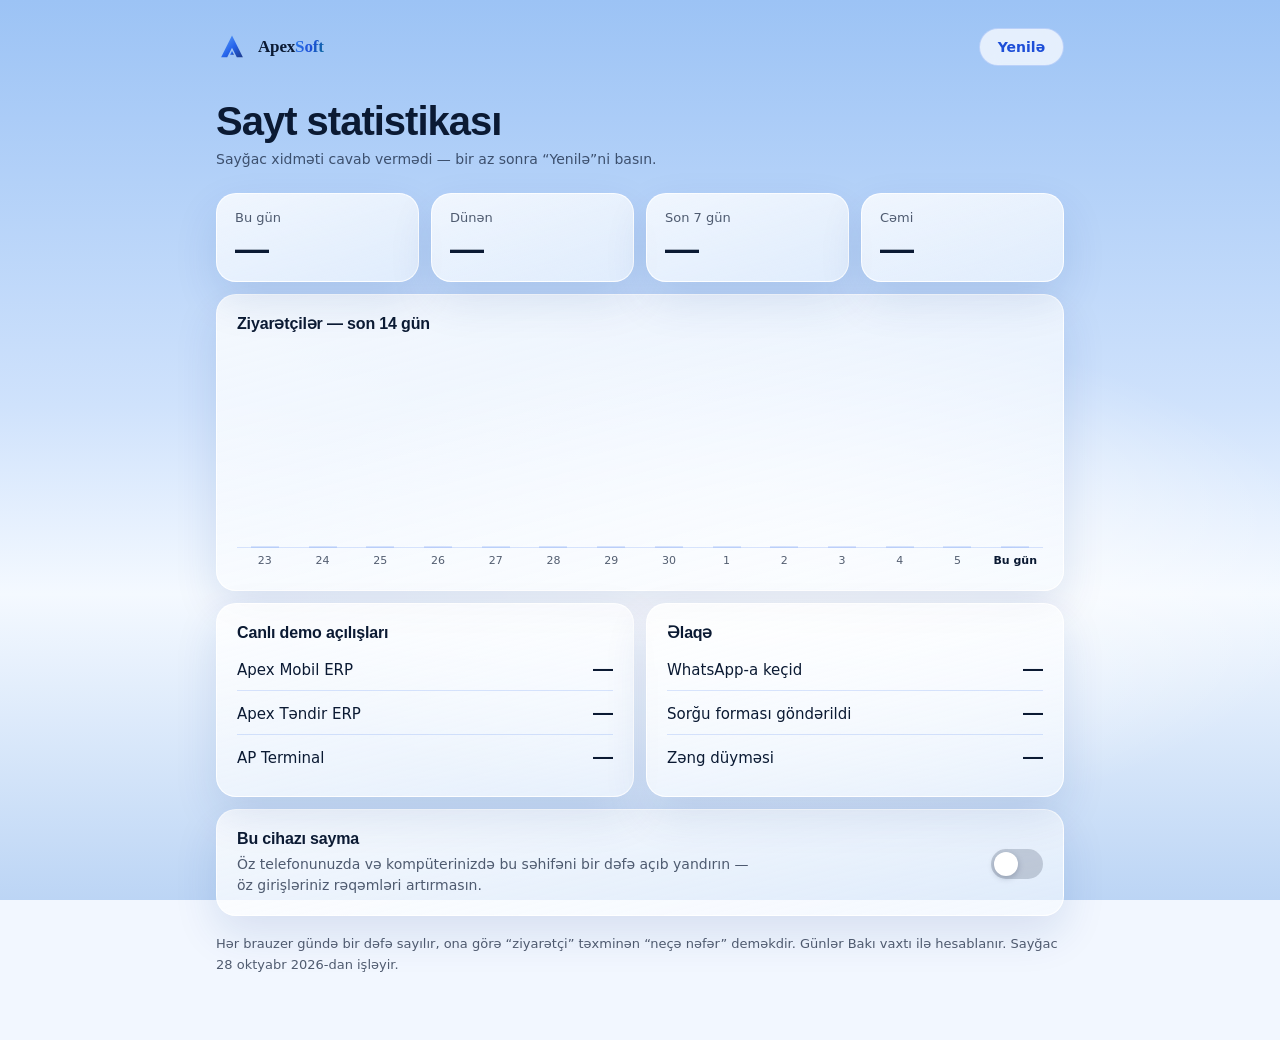
==== commit 6b63d1eb: "Yeni dizayn (variant B), yeni loqo, ApexSupply mexfilik ve quraşdirma sehifeleri - Ana sehife: tund " ====
--- a/stat/index.html
+++ b/stat/index.html
@@ -8,11 +8,13 @@
 <meta name="referrer" content="no-referrer">
 <meta name="theme-color" content="#F2F7FF">
 <title>Statistika — ApexSoft</title>
-<link rel="icon" href="data:image/svg+xml,%3Csvg xmlns='http://www.w3.org/2000/svg' viewBox='0 0 100 100'%3E%3Crect width='100' height='100' rx='24' fill='%231D4ED8'/%3E%3Cpath d='M50 14 C58 22, 78 40, 80 62 C81 72, 72 72, 66 66 C60 60, 56 50, 50 44 C44 50, 40 56, 36 60 L30 54 C36 44, 44 30, 50 14 Z' fill='white'/%3E%3C/svg%3E">
+<link rel="icon" href="/favicon.ico" sizes="any">
+<link rel="icon" href="data:image/svg+xml,%3Csvg xmlns=%22http://www.w3.org/2000/svg%22 viewBox=%220 0 100 100%22%3E%3Cdefs%3E%3ClinearGradient id=%22f%22 x1=%220%22 y1=%220%22 x2=%221%22 y2=%221%22%3E%3Cstop offset=%220%22 stop-color=%22%232563EB%22/%3E%3Cstop offset=%221%22 stop-color=%22%231E3A8A%22/%3E%3C/linearGradient%3E%3C/defs%3E%3Crect x=%220%22 y=%220%22 width=%22100%22 height=%22100%22 rx=%2222%22 fill=%22url(%23f)%22/%3E%3Cg transform=%22translate(0 0) scale(1)%22%3E%3Cpolygon fill=%22%23FFFFFF%22 points=%2250,14 84,82 65,82 50,52 35,82 16,82%22/%3E%3Cpolygon fill=%22%23FFFFFF%22 points=%2250,62 56,74 44,74%22/%3E%3C/g%3E%3C/svg%3E" type="image/svg+xml">
 <link rel="preconnect" href="https://fonts.googleapis.com">
 <link rel="preconnect" href="https://fonts.gstatic.com" crossorigin>
 <link href="https://fonts.googleapis.com/css2?family=Montserrat:wght@300;400;700;800&family=Inter:wght@400;500;600;700&display=swap" rel="stylesheet">
-<link rel="stylesheet" href="/style.css?v=8">
+<!-- köhnə saytın əsas stili (yeni dizayn /style.css-i dəyişdi; statistika səhifəsi öz nüsxəsi ilə qalır) -->
+<link rel="stylesheet" href="base.css?v=8">
 <link rel="stylesheet" href="stat.css?v=1">
 </head>
 <body>
@@ -22,8 +24,7 @@
     <a class="mark" href="/">
       <svg viewBox="0 0 100 100" fill="none" aria-hidden="true">
         <defs><linearGradient id="lg" x1="0%" y1="0%" x2="100%" y2="100%"><stop offset="0%" stop-color="#60A5FA"/><stop offset="55%" stop-color="#2563EB"/><stop offset="100%" stop-color="#1E3A8A"/></linearGradient></defs>
-        <path d="M50 14 C58 22, 78 40, 80 62 C81 72, 72 72, 66 66 C60 60, 56 50, 50 44 C44 50, 40 56, 36 60 L30 54 C36 44, 44 30, 50 14 Z" fill="url(#lg)"/>
-        <path d="M30 70 C40 64, 52 56, 60 60 C64 62, 62 68, 56 70 C48 73, 38 74, 30 70 Z" fill="url(#lg)" opacity="0.92"/>
+        <polygon points="50,14 84,82 65,82 50,52 35,82 16,82" fill="url(#lg)"/><polygon points="50,62 56,74 44,74" fill="url(#lg)"/>
       </svg>
       <span>Apex<b class="acc">Soft</b></span>
     </a>
--- a/stat/base.css
+++ b/stat/base.css
@@ -0,0 +1,706 @@
+*{margin:0;padding:0;box-sizing:border-box;-webkit-tap-highlight-color:transparent}
+:root{
+  --bg:#F2F7FF;
+  --text:#0B1A33;
+  --muted:rgba(11,26,51,.7);
+  --acc:#2563EB;
+  --acc2:#1D4ED8;
+  --acc3:#93C5FD;
+  --line:rgba(37,99,235,.16);
+  --grad:linear-gradient(110deg,#2F80ED 0%,#1D4ED8 55%,#0B6E99 100%);
+  --btn:linear-gradient(110deg,#2563EB 0%,#1D4ED8 60%,#1E40AF 100%);
+  --glass:linear-gradient(165deg,rgba(255,255,255,.8),rgba(246,250,255,.6));
+  --glass-b:rgba(255,255,255,.85);
+  --shadow:0 18px 44px rgba(20,60,140,.12);
+  /* məhsul rəngləri — hər məhsul products.js-dən öz rənglərini verir */
+  --p:#2563EB;--pk:#0B1A33;--pon:#FFFFFF;
+  --pA:rgba(37,99,235,.18);--pG:rgba(37,99,235,.22);--pS:rgba(37,99,235,.14);
+  --gutter:clamp(22px,5vw,56px);
+  --ease:cubic-bezier(.19,1,.22,1);
+}
+html{-webkit-text-size-adjust:100%;scroll-behavior:smooth}
+body{font-family:'Inter',-apple-system,system-ui,sans-serif;background:var(--bg);color:var(--text);
+  min-height:100vh;overflow-x:hidden;-webkit-font-smoothing:antialiased}
+body.lock{overflow:hidden}
+h1,h2,h3{font-family:'Montserrat',sans-serif;letter-spacing:-.025em;line-height:1.08}
+::selection{background:rgba(37,99,235,.2)}
+[hidden]{display:none!important}
+a:focus-visible{outline:2px solid var(--acc);outline-offset:3px;border-radius:12px}
+.acc{background:var(--grad);-webkit-background-clip:text;background-clip:text;-webkit-text-fill-color:transparent}
+
+/* ============ GİRİŞ PƏRDƏSİ ============ */
+.intro{position:fixed;inset:0;z-index:100;display:flex;align-items:center;justify-content:center;
+  background:radial-gradient(70% 60% at 50% 45%,#FFFFFF,#E3EEFF);transition:transform 1s var(--ease)}
+.intro.done{transform:translateY(-101%)}
+.intro-in{display:flex;align-items:center;gap:16px;opacity:0;animation:introIn .9s var(--ease) .15s forwards}
+@keyframes introIn{from{opacity:0;transform:scale(.85);filter:blur(12px)}to{opacity:1;transform:scale(1);filter:blur(0)}}
+.intro-in svg{width:52px;height:52px;filter:drop-shadow(0 10px 26px rgba(37,99,235,.35))}
+.intro-in span{font-family:'Montserrat';font-weight:800;font-size:30px;letter-spacing:-.02em}
+.intro-bar{position:absolute;bottom:0;left:0;height:2px;background:var(--grad);width:0;animation:introBar 1.25s var(--ease) .2s forwards}
+@keyframes introBar{to{width:100%}}
+
+/* ============ ARXA FON (WebGL yüklənənə qədər / olmayanda) ============ */
+.bgfx{position:fixed;inset:0;z-index:0;pointer-events:none;background:
+  radial-gradient(60% 40% at 62% 64%,rgba(255,255,255,.9) 0%,transparent 70%),
+  linear-gradient(180deg,#9CC3F5 0%,#CFE2FC 45%,#F4F9FF 66%,#BCD5F5 100%)}
+
+/* WebGL qatı: göy mənzərə + üzən kürələr + holoqrafik model + zərrəciklər */
+#gl{position:fixed;left:0;top:0;z-index:1;width:100%;height:100vh;height:100lvh;display:block;pointer-events:none}
+
+.shell{position:relative;z-index:2;width:100%;max-width:1200px;margin:0 auto;
+  padding-left:var(--gutter);padding-right:var(--gutter)}
+
+/* ============ NAV ============ */
+.nav{position:fixed;top:0;left:0;right:0;z-index:50;
+  background:rgba(247,251,255,.66);border-bottom:1px solid rgba(37,99,235,.12);
+  backdrop-filter:blur(18px) saturate(160%);-webkit-backdrop-filter:blur(18px) saturate(160%);
+  transition:transform .5s var(--ease)}
+.nav.hide{transform:translateY(-102%)}
+.nav.hide:focus-within{transform:none}
+.nav-in{display:flex;align-items:center;justify-content:space-between;height:66px;
+  padding-top:env(safe-area-inset-top)}
+.mark{display:flex;align-items:center;gap:10px;text-decoration:none;color:var(--text)}
+.mark svg{width:32px;height:32px}
+.mark span{font-family:'Montserrat';font-weight:800;font-size:17px;letter-spacing:-.01em}
+.nav-links{display:flex;align-items:center;gap:26px}
+.nav-links a.nl{font-size:13.5px;font-weight:600;color:var(--muted);text-decoration:none;transition:color .25s}
+.nav-links a.nl:hover{color:var(--acc2)}
+.ncta{font-size:13.5px;font-weight:700;color:#fff;text-decoration:none;padding:11px 22px;border-radius:100px;
+  background:var(--btn);box-shadow:0 8px 22px rgba(29,78,216,.3);
+  transition:transform .2s ease,box-shadow .25s ease}
+.ncta:hover{transform:translateY(-1px);box-shadow:0 12px 30px rgba(29,78,216,.4)}
+.nav-links a.nl{position:relative}
+.nav-links a.nl::after{content:'';position:absolute;left:0;right:0;bottom:-7px;height:2px;border-radius:2px;
+  background:var(--grad);transform:scaleX(0);transition:transform .4s var(--ease)}
+.nav-links a.nl:hover::after,.nav-links a.nl.on::after{transform:scaleX(1)}
+.nav-links a.nl.on{color:var(--acc2)}
+.burger{display:none;width:44px;height:44px;border-radius:14px;flex-direction:column;align-items:center;justify-content:center;gap:5px;
+  background:rgba(255,255,255,.75);border:1px solid rgba(37,99,235,.16)}
+.burger span{display:block;width:18px;height:2px;border-radius:2px;background:var(--text);transition:transform .4s var(--ease)}
+.burger[aria-expanded="true"] span:nth-child(1){transform:translateY(3.5px) rotate(45deg)}
+.burger[aria-expanded="true"] span:nth-child(2){transform:translateY(-3.5px) rotate(-45deg)}
+@media (max-width:1020px){.nav-links a.nl{display:none}.nav-links{gap:10px}.burger{display:flex}}
+@media (max-width:380px){.ncta{padding:11px 16px}}
+
+/* mobil menyu */
+.mnav{position:fixed;inset:0;z-index:45;display:flex;flex-direction:column;align-items:flex-start;gap:4px;
+  padding:calc(96px + env(safe-area-inset-top)) var(--gutter) 32px;overflow-y:auto;
+  background:rgba(242,247,255,.95);-webkit-backdrop-filter:blur(22px) saturate(160%);backdrop-filter:blur(22px) saturate(160%);
+  opacity:0;visibility:hidden;transition:opacity .35s ease,visibility 0s linear .35s}
+.mnav.open{opacity:1;visibility:visible;transition:opacity .35s ease}
+.mnav a{font-family:'Montserrat';font-weight:800;font-size:clamp(28px,8vw,40px);letter-spacing:-.03em;color:var(--text);
+  text-decoration:none;padding:6px 0;opacity:0;transform:translateY(18px);transition:opacity .5s ease,transform .6s var(--ease),color .25s}
+.mnav a.on{color:var(--acc2)}
+.mnav .btn{margin-top:22px;opacity:0;transform:translateY(18px);transition:opacity .5s ease .3s,transform .6s var(--ease) .3s}
+.mnav.open a,.mnav.open .btn{opacity:1;transform:none}
+.mnav.open a:nth-child(2){transition-delay:.05s}.mnav.open a:nth-child(3){transition-delay:.1s}
+.mnav.open a:nth-child(4){transition-delay:.15s}.mnav.open a:nth-child(5){transition-delay:.2s}
+body.menu-open,body.modal-open{overflow:hidden}
+
+/* ============ HERO ============ */
+.hero{position:relative;display:grid;grid-template-columns:1fr;gap:26px;align-items:center;
+  min-height:100svh;padding-top:clamp(96px,13vh,150px);padding-bottom:40px}
+@media (min-width:960px){.hero{grid-template-columns:1.02fr .98fr;gap:40px}}
+/* mətnin arxasında yumşaq ağ duman — mənzərə üzərində oxunsun */
+.hero::before{content:'';position:absolute;z-index:-1;pointer-events:none;left:-12%;top:12%;width:78%;height:80%;
+  background:radial-gradient(closest-side,rgba(247,251,255,.85),rgba(247,251,255,.5) 55%,rgba(247,251,255,0))}
+@media (max-width:959px){.hero::before{left:0;width:100%;top:6%;height:60%}}
+.hero h1{font-size:clamp(42px,8.6vw,78px);font-weight:800;margin-bottom:22px}
+.hero h1 .w{display:inline-block;overflow:hidden;vertical-align:top;padding-bottom:.12em;margin-bottom:-.12em}
+.hero h1 .w i{display:inline-block;font-style:normal;transform:translateY(115%) rotate(4deg);transition:transform 1.1s var(--ease)}
+.booted .hero h1 .w i{transform:none}
+.hero .lead{font-size:clamp(16px,2vw,19px);line-height:1.7;color:var(--muted);max-width:460px;margin-bottom:32px;
+  opacity:0;transform:translateY(22px);filter:blur(6px);
+  transition:opacity .9s ease .5s,transform .9s var(--ease) .5s,filter .9s ease .5s}
+.booted .hero .lead{opacity:1;transform:none;filter:blur(0)}
+.cta-row{display:flex;flex-wrap:wrap;gap:14px;
+  opacity:0;transform:translateY(22px);transition:opacity .9s ease .7s,transform .9s var(--ease) .7s}
+.booted .cta-row{opacity:1;transform:none}
+.btn{display:inline-flex;align-items:center;gap:10px;text-decoration:none;font-weight:700;font-size:15px;
+  padding:16px 30px;border-radius:100px;transition:transform .2s ease,box-shadow .25s ease,border-color .25s ease,background .25s ease}
+.btn-main{color:#fff;background:var(--btn);
+  box-shadow:0 14px 34px rgba(29,78,216,.3),inset 0 1px 0 rgba(255,255,255,.3)}
+.btn-main:hover{transform:translateY(-2px);box-shadow:0 20px 44px rgba(29,78,216,.4),inset 0 1px 0 rgba(255,255,255,.3)}
+/* hero: məhsul düymələri (products.js-dən) */
+.hero-prods{display:flex;flex-wrap:wrap;gap:10px;margin-top:20px;
+  opacity:0;transform:translateY(22px);transition:opacity .9s ease .84s,transform .9s var(--ease) .84s}
+.booted .hero-prods{opacity:1;transform:none}
+.hp{display:inline-flex;align-items:center;gap:8px;padding:9px 16px 9px 10px;border-radius:100px;
+  font-size:13.5px;font-weight:700;text-decoration:none;color:var(--pon);background:var(--p);
+  box-shadow:0 10px 24px rgba(11,26,51,.14);transition:transform .2s ease,box-shadow .25s ease}
+.hp:hover{transform:translateY(-2px);box-shadow:0 16px 34px rgba(11,26,51,.2)}
+.hp i{display:flex;width:22px;height:22px;flex-shrink:0;color:var(--pon)}
+.hp i svg{width:100%;height:100%}
+
+/* 3D model buradan başlayır (model özü #gl qatında çəkilir) */
+.scene3d{position:relative;width:100%;height:clamp(320px,44vw,540px)}
+@media (max-width:959px){.scene3d{max-width:620px;margin:0 auto;height:clamp(240px,62vw,380px)}}
+.no-gl .scene3d{display:none}
+@media (min-width:960px){.no-gl .hero{grid-template-columns:1fr}}
+
+/* ============ UÇAN SÖZLƏR ============ */
+.fly{position:relative;z-index:2;height:400vh}
+.fly-stage{position:sticky;top:0;height:100vh;height:100svh;overflow:hidden;perspective:900px}
+.fly-intro,.fw,.fly-final{position:absolute;left:50%;top:50%;font-family:'Montserrat',sans-serif;
+  letter-spacing:-.035em;line-height:1.06;white-space:nowrap;will-change:transform,opacity;
+  transform:translate(-50%,-50%);text-shadow:0 2px 28px rgba(247,251,255,.9)}
+.fly-intro{font-size:clamp(30px,5.6vw,66px);font-weight:300}
+.fw{font-size:clamp(46px,10.5vw,150px);font-weight:800;opacity:0}
+.fw.g{color:var(--acc)}
+.fwp{font-size:clamp(34px,7vw,104px);color:var(--pon);background:var(--p);border-radius:.22em;
+  padding:.06em .38em .14em;text-shadow:none;box-shadow:0 18px 50px rgba(11,26,51,.18)}
+.fly.calm .fwp{font-size:clamp(26px,4.4vw,52px)}
+.fly-final{width:min(92vw,1000px);white-space:normal;text-align:center;font-size:clamp(36px,7.4vw,100px);font-weight:300;opacity:0}
+.nw{white-space:nowrap}
+.sbm{display:inline-block;font-weight:800;color:var(--pon);background:var(--p);border-radius:.18em;
+  padding:0 .2em .04em;text-shadow:none;box-shadow:0 10px 30px rgba(21,22,26,.12)}
+/* hərəkət azaldılıbsa — sözlər sadə siyahı kimi */
+.fly.calm{height:auto}
+.fly.calm .fly-stage{position:relative;height:auto;overflow:visible;perspective:none;display:flex;flex-wrap:wrap;
+  justify-content:center;align-items:baseline;gap:6px 28px;padding:90px var(--gutter)}
+.fly.calm .fly-intro,.fly.calm .fw,.fly.calm .fly-final{position:static;transform:none;opacity:1;filter:none}
+.fly.calm .fly-intro,.fly.calm .fly-final{width:100%;text-align:center;white-space:normal}
+.fly.calm .fw{font-size:clamp(34px,6vw,72px)}
+
+/* ============ BÖLMƏLƏR ============ */
+.sec{padding-top:clamp(76px,11vh,120px);padding-bottom:clamp(76px,11vh,120px)}
+.sec-head{text-align:center;max-width:700px;margin:0 auto clamp(40px,6vh,56px)}
+.kick{display:inline-flex;align-items:center;gap:12px;font-size:11px;font-weight:700;letter-spacing:.3em;
+  text-transform:uppercase;color:var(--acc2);margin-bottom:16px;padding:7px 14px;border-radius:100px;
+  background:rgba(255,255,255,.7);-webkit-backdrop-filter:blur(8px);backdrop-filter:blur(8px)}
+.sec-head h2{font-size:clamp(32px,5.6vw,52px);font-weight:800;
+  clip-path:inset(0 0 100% 0);transition:clip-path 1.1s var(--ease)}
+.sec-head.in h2{clip-path:inset(0 0 -10% 0)}
+
+/* ============ MƏHSUL PANELLƏRİ — products.js-dən, hər biri öz brend rəngində ============ */
+.pp{position:relative;display:grid;grid-template-columns:1fr;gap:44px;align-items:center;overflow:hidden;
+  border-radius:32px;padding:clamp(30px,5vw,64px);background:var(--pk);color:#fff;
+  box-shadow:0 40px 90px rgba(10,25,60,.28)}
+@media (min-width:880px){
+  .pp{grid-template-columns:1.1fr .9fr}
+  .pp-flip{grid-template-columns:.9fr 1.1fr}
+  .pp-flip .phone{order:-1}
+  .pp.pp-single{grid-template-columns:1fr}
+}
+.pp::before{content:'';position:absolute;right:-18%;top:-45%;width:80%;height:190%;pointer-events:none;
+  background:radial-gradient(closest-side,var(--pG),transparent 70%)}
+.pp-flip::before{right:auto;left:-18%}
+.pp>*{position:relative}
+.pp-badge{position:absolute;top:24px;right:24px;font-size:10px;font-weight:800;letter-spacing:.16em;text-transform:uppercase;
+  color:var(--pon);background:var(--p);padding:7px 14px;border-radius:100px;z-index:2}
+.pp-brand{display:flex;flex-wrap:wrap;align-items:center;gap:12px;margin-bottom:28px;
+  font-family:'Montserrat';font-weight:800;font-size:19px;color:var(--p)}
+.pp-ico{width:46px;height:46px;border-radius:13px;background:var(--p);color:var(--pon);
+  display:flex;align-items:center;justify-content:center;box-shadow:0 10px 26px var(--pA)}
+.pp-ico svg{width:30px;height:30px}
+.pp-brand em{font-style:normal;font-family:'Inter';font-weight:600;font-size:10.5px;letter-spacing:.14em;text-transform:uppercase;
+  color:rgba(255,255,255,.66);border:1px solid rgba(255,255,255,.2);border-radius:100px;padding:5px 11px}
+.pp h2{font-size:clamp(32px,4.6vw,54px);font-weight:300;letter-spacing:-.035em;line-height:1.05;margin-bottom:16px}
+.pp h2 b{font-weight:800;color:var(--p)}
+.pp-lead{font-size:16px;line-height:1.7;color:rgba(255,255,255,.72);margin-bottom:28px;max-width:440px}
+.pp-parts{list-style:none;display:grid;gap:10px;margin-bottom:30px}
+.pp-parts li{display:flex;align-items:baseline;justify-content:space-between;gap:12px;padding:13px 16px;border-radius:14px;
+  border:1px solid var(--pA);background:rgba(255,255,255,.04)}
+.pp-parts b{font-size:14.5px;color:var(--p)}
+.pp-parts span{font-size:13px;color:rgba(255,255,255,.66);text-align:right}
+.pp-stats{display:grid;grid-template-columns:repeat(3,1fr);gap:12px;border-top:1px solid rgba(255,255,255,.12);padding-top:22px}
+.pp-stats b{display:block;font-family:'Montserrat';font-weight:300;font-size:clamp(30px,4vw,44px);color:var(--p);
+  line-height:1;letter-spacing:-.03em;margin-bottom:6px}
+.pp-stats span{font-size:12px;color:rgba(255,255,255,.62);font-weight:600}
+.pp-tags{margin-top:24px}
+@media (max-width:560px){.pp-badge{top:16px;right:16px}.pp-brand{padding-right:58px}}
+.pp .pp-tags span{color:var(--p);border-color:var(--pA);background:rgba(255,255,255,.05)}
+/* açıq panel (theme:'light') */
+.pp-light{background:var(--glass);border:1px solid var(--glass-b);color:var(--text);box-shadow:var(--shadow);
+  -webkit-backdrop-filter:blur(18px) saturate(150%);backdrop-filter:blur(18px) saturate(150%)}
+.pp-light .pp-brand,.pp-light h2 b,.pp-light .pp-parts b,.pp-light .pp-stats b,.pp-light .pp-tags span{color:var(--pk)}
+.pp-light .pp-lead,.pp-light .pp-parts span,.pp-light .pp-stats span,.pp-light .pp-brand em{color:var(--muted)}
+.pp-light .pp-brand em{border-color:rgba(11,26,51,.15)}
+.pp-light .pp-parts li{background:rgba(255,255,255,.6)}
+.pp-light .pp-stats{border-top-color:rgba(11,26,51,.1)}
+.pp-light .ph-logo,.pp-light .ph-bal b{color:#fff}
+.pp-light .ph-logo i{background:#fff}
+.pp-light .ph-logo i::after{color:var(--pk)}
+.pp-light .ph-bell{border-color:#fff}
+
+/* telefon maketi — məhsulun öz rəngləri ilə */
+.phone{display:flex;justify-content:center;perspective:1100px}
+.ph{position:relative;width:240px;height:486px;border-radius:38px;border:9px solid #0A0B0D;overflow:hidden;
+  background:#F4F5F7;color:#17171B;font-family:'Inter',sans-serif;display:flex;flex-direction:column;
+  box-shadow:0 0 0 1px var(--pA),0 40px 80px rgba(0,0,0,.45),0 0 70px var(--pS);
+  transform:rotateY(-14deg) rotateX(5deg);transition:transform .7s var(--ease)}
+.pp-flip .ph{transform:rotateY(14deg) rotateX(5deg)}
+.pp:hover .ph{transform:rotateY(-4deg) rotateX(2deg)}
+.pp-flip:hover .ph{transform:rotateY(4deg) rotateX(2deg)}
+.ph-top{display:flex;align-items:center;justify-content:space-between;background:var(--pk);padding:26px 16px 14px}
+.ph-logo{display:flex;align-items:center;gap:8px;color:var(--p);font-weight:800;font-size:15px;letter-spacing:-.01em}
+.ph-logo i{width:18px;height:18px;border-radius:50%;background:var(--p);position:relative}
+.ph-logo i::after{content:'\2605';position:absolute;inset:0;display:flex;align-items:center;justify-content:center;
+  font-size:11px;color:var(--pon);font-style:normal;line-height:1}
+.ph-bell{width:14px;height:14px;border:2px solid var(--p);border-radius:7px 7px 3px 3px;opacity:.85}
+.ph-body{flex:1;padding:14px 12px 0;display:flex;flex-direction:column;gap:10px;overflow:hidden}
+.ph-bal{background:var(--pk);color:#fff;border-radius:16px;padding:14px 14px 13px}
+.ph-bal small{display:block;font-size:10px;color:rgba(255,255,255,.65);font-weight:600}
+.ph-bal b{display:block;font-size:27px;font-weight:800;letter-spacing:-.02em;color:var(--p);margin:2px 0 3px}
+.ph-bal em{font-style:normal;font-size:9.5px;color:rgba(255,255,255,.6)}
+.ph-card{background:#fff;border-radius:14px;padding:10px 12px;border:1px solid #E6E7EB;text-align:center}
+.ph-card small{display:block;text-align:left;font-size:9.5px;font-weight:700;color:#74747E;margin-bottom:6px}
+.ph-bar{height:34px;background:repeating-linear-gradient(90deg,#17171B 0 2px,transparent 2px 3px,#17171B 3px 4px,transparent 4px 7px,#17171B 7px 10px,transparent 10px 11px,#17171B 11px 12px,transparent 12px 15px)}
+.ph-card span{display:block;font-size:9px;letter-spacing:.12em;color:#17171B;margin-top:4px;font-weight:600}
+.ph-btn{background:var(--p);color:var(--pon);font-weight:800;font-size:11px;text-align:center;border-radius:11px;padding:9px}
+.ph-h{font-size:10.5px;font-weight:800;margin-top:2px}
+.ph-row{display:flex;justify-content:space-between;font-size:10px;padding:7px 10px;background:#fff;border-radius:10px}
+.ph-row span{color:#74747E}.ph-row b{color:#1E9E62}.ph-row b.neg{color:#17171B}
+.ph-nav{display:flex;justify-content:space-around;padding:10px 14px 14px;background:#fff;border-top:1px solid #E6E7EB}
+.ph-nav i{width:16px;height:16px;border-radius:5px;background:#E6E7EB}
+.ph-nav i.on{background:var(--pk)}
+
+/* ============ ÜSTÜNLÜKLƏR ============ */
+.feats{display:grid;grid-template-columns:1fr;gap:16px}
+@media (min-width:680px){.feats{grid-template-columns:repeat(2,1fr)}}
+@media (min-width:1020px){.feats{grid-template-columns:repeat(4,1fr)}}
+.feat{position:relative;border-radius:22px;padding:30px 24px;overflow:hidden;
+  background:var(--glass);border:1px solid var(--glass-b);box-shadow:var(--shadow);
+  -webkit-backdrop-filter:blur(18px) saturate(150%);backdrop-filter:blur(18px) saturate(150%);
+  transition:transform .35s var(--ease),border-color .3s ease,box-shadow .3s ease}
+.feat:hover{transform:translateY(-6px);border-color:rgba(37,99,235,.35);box-shadow:0 28px 56px rgba(20,60,140,.18)}
+.ficon{width:50px;height:50px;border-radius:14px;display:flex;align-items:center;justify-content:center;
+  margin-bottom:20px;border:1px solid rgba(37,99,235,.18);
+  background:linear-gradient(150deg,rgba(59,130,246,.16),rgba(59,130,246,.04))}
+.ficon svg{width:24px;height:24px}
+.feat h3{font-size:17px;font-weight:700;margin-bottom:8px}
+.feat p{font-size:14px;line-height:1.6;color:var(--muted)}
+
+/* ============ MAĞAZA PROQRAMI — tezliklə ============ */
+.card{position:relative;max-width:1080px;margin:0 auto;border-radius:24px;padding:30px 28px;overflow:hidden;
+  background:var(--glass);border:1px solid var(--glass-b);box-shadow:var(--shadow);
+  -webkit-backdrop-filter:blur(18px) saturate(150%);backdrop-filter:blur(18px) saturate(150%)}
+.soon-sec{padding-top:0}
+.soon-list{display:grid;gap:16px;max-width:1080px;margin:0 auto}
+.soon-list .card{max-width:none;margin:0}
+.cicon{color:var(--acc2);width:56px;height:56px;border-radius:16px;display:flex;align-items:center;justify-content:center;
+  margin-bottom:18px;border:1px solid rgba(37,99,235,.2);
+  background:linear-gradient(150deg,rgba(59,130,246,.18),rgba(59,130,246,.04));
+  box-shadow:0 10px 24px rgba(20,60,140,.1),inset 0 1px 0 rgba(255,255,255,.8)}
+.cicon svg{width:27px;height:27px}
+.card h3{font-size:21px;font-weight:700;margin-bottom:8px}
+.card p{font-size:14.5px;line-height:1.6;color:var(--muted);margin-bottom:18px}
+.soon{display:inline-block;vertical-align:middle;margin-left:10px;font-size:10px;font-weight:800;letter-spacing:.16em;
+  text-transform:uppercase;color:var(--acc2);padding:6px 12px;border-radius:100px;
+  background:rgba(37,99,235,.08);border:1px solid rgba(37,99,235,.3)}
+.tags{display:flex;flex-wrap:wrap;gap:8px}
+.tags span{font-size:11.5px;font-weight:600;color:var(--acc2);
+  border:1px solid rgba(37,99,235,.2);padding:6px 13px;border-radius:100px;background:rgba(255,255,255,.6)}
+@media (min-width:760px){
+  .card-row{display:grid;grid-template-columns:auto 1fr auto;gap:28px;align-items:center}
+  .card-row .cicon{margin:0}
+  .card-row p{margin:0}
+  .card-row .tags{flex-wrap:nowrap}
+}
+
+/* ============ LOQO — zərrəciklərdən yığılır ============ */
+.asm{position:relative;z-index:2;height:220vh}
+.asm-stage{position:sticky;top:0;height:100vh;height:100svh;overflow:hidden}
+.asm-box{position:absolute;left:50%;top:46%;width:min(84vw,980px);aspect-ratio:4/1;transform:translate(-50%,-50%)}
+.asm-fb{display:none;height:100%;align-items:center;justify-content:center;gap:3%}
+.asm-fb svg{height:78%;width:auto}
+.asm-fb span{font-family:'Montserrat';font-weight:800;font-size:clamp(44px,10vw,124px);letter-spacing:-.03em}
+.no-gl .asm-fb{display:flex}
+.asm-cap{position:absolute;left:50%;top:calc(46% + min(84vw,980px)/8 + 34px);width:min(92vw,980px);margin:0;text-align:center;
+  font-family:'Montserrat';font-size:clamp(20px,2.6vw,32px);font-weight:300;letter-spacing:-.025em;line-height:1.3;
+  opacity:var(--ap,0);transform:translate(-50%,calc((1 - var(--ap,0)) * 22px))}
+.asm-cap b{font-weight:800;color:var(--acc2)}
+.asm.calm,.no-gl .asm{height:auto}
+.asm.calm .asm-stage,.no-gl .asm-stage{position:relative}
+.asm.calm .asm-cap,.no-gl .asm-cap{opacity:1;transform:translateX(-50%)}
+
+/* ============ ƏLAQƏ ============ */
+.links{display:grid;grid-template-columns:1fr;gap:16px;max-width:920px;margin:0 auto}
+@media (min-width:760px){.links{grid-template-columns:repeat(3,1fr)}}
+.link{display:flex;align-items:center;gap:15px;text-decoration:none;color:var(--text);
+  border:1px solid var(--glass-b);border-radius:20px;padding:20px 22px;box-shadow:var(--shadow);
+  background:var(--glass);-webkit-backdrop-filter:blur(18px) saturate(150%);backdrop-filter:blur(18px) saturate(150%);
+  transition:transform .3s var(--ease),border-color .3s ease,box-shadow .3s ease}
+.link:hover{transform:translateY(-6px);border-color:rgba(37,99,235,.35);box-shadow:0 28px 56px rgba(20,60,140,.18)}
+.lic{width:46px;height:46px;border-radius:14px;flex-shrink:0;display:flex;align-items:center;justify-content:center;
+  border:1px solid rgba(37,99,235,.18);background:linear-gradient(150deg,rgba(59,130,246,.16),rgba(59,130,246,.04))}
+.lic svg{width:20px;height:20px}
+.lt{flex:1}
+.lt b{display:block;font-weight:700;font-size:15px}
+.lt span{font-size:12.5px;color:var(--muted)}
+.arr{color:var(--acc);font-size:17px;font-weight:700;transition:transform .3s var(--ease)}
+.link:hover .arr{transform:translate(4px,-4px)}
+
+/* ============ ALT ============ */
+.foot{position:relative;z-index:2;border-top:1px solid rgba(37,99,235,.14);
+  background:rgba(247,251,255,.78);-webkit-backdrop-filter:blur(14px);backdrop-filter:blur(14px)}
+.foot-grid{display:grid;grid-template-columns:1fr;gap:32px;padding-top:56px;padding-bottom:40px}
+@media (min-width:560px){.foot-grid{grid-template-columns:1fr 1fr}.f-brand{grid-column:1/-1}}
+@media (min-width:900px){.foot-grid{grid-template-columns:1.5fr 1fr 1fr 1fr}.f-brand{grid-column:auto}}
+.f-brand p{font-size:14px;line-height:1.65;color:var(--muted);margin-top:14px;max-width:300px}
+.f-col h4{font-family:'Montserrat';font-size:12px;font-weight:800;letter-spacing:.16em;text-transform:uppercase;margin-bottom:16px}
+.f-col ul{list-style:none;display:grid;gap:11px}
+.f-col a{font-size:14px;color:var(--muted);text-decoration:none;transition:color .2s}
+.f-col a:hover{color:var(--acc2)}
+.foot-in{display:flex;flex-wrap:wrap;gap:14px;align-items:center;justify-content:space-between;
+  padding-top:22px;padding-bottom:max(22px,env(safe-area-inset-bottom));border-top:1px solid rgba(37,99,235,.1);
+  font-size:12.5px;color:var(--muted);font-weight:500}
+
+/* ============ SCROLL GİRİŞLƏRİ ============ */
+.rv{opacity:0;transform:translateY(42px);filter:blur(8px);
+  transition:opacity 1s ease,transform 1s var(--ease),filter 1s ease}
+.rv.in{opacity:1;transform:none;filter:blur(0)}
+.rv-d1{transition-delay:.12s}.rv-d2{transition-delay:.24s}.rv-d3{transition-delay:.36s}
+
+@media (max-width:760px){
+  .feat,.card,.link{-webkit-backdrop-filter:blur(12px);backdrop-filter:blur(12px)}
+  .pp-parts li{flex-direction:column;gap:2px}
+  .pp-parts span{text-align:left}
+}
+@media (prefers-reduced-motion:reduce){
+  *{animation:none!important;transition:none!important}
+  .rv,.hero .lead,.cta-row,.hero-prods{opacity:1!important;transform:none!important;filter:none!important}
+  .hero h1 .w i{transform:none!important}
+  .sec-head h2{clip-path:none!important}
+  .intro{display:none}
+  html{scroll-behavior:auto}
+}
+
+/* CSP: inline style atributları yoxdur — sinif ilə */
+.svgdefs{position:absolute}
+.ic-star{fill:var(--p)}
+
+/* ============================================================
+   ƏLAVƏLƏR — forma, seçici, xidmətlər, proses, sual-cavab, FAB
+   (.rv ilə birgə işləyən elementlərdə transition opacity/filter-i
+   də saxlayır — yoxsa giriş animasiyası itir)
+   ============================================================ */
+button{font:inherit;color:inherit;border:0;background:none;cursor:pointer}
+button:focus-visible,summary:focus-visible{outline:2px solid var(--acc);outline-offset:3px;border-radius:12px}
+.skip{position:fixed;left:16px;top:-64px;z-index:200;padding:11px 18px;border-radius:12px;background:var(--text);color:#fff;
+  font-weight:700;font-size:14px;text-decoration:none;transition:top .25s var(--ease)}
+.skip:focus{top:12px}
+.sec-head .sub{margin-top:16px;font-size:clamp(15px,1.8vw,17px);line-height:1.65;color:var(--muted)}
+.sec-cta{display:flex;justify-content:center;margin-top:clamp(30px,5vh,44px)}
+.btn svg{width:18px;height:18px;transition:transform .35s var(--ease)}
+.btn:hover svg{transform:translateX(4px)}
+.btn-ghost{color:var(--acc2);background:rgba(255,255,255,.72);border:1px solid rgba(37,99,235,.22);
+  -webkit-backdrop-filter:blur(10px);backdrop-filter:blur(10px)}
+.btn-ghost:hover{transform:translateY(-2px);background:#fff;border-color:rgba(37,99,235,.45)}
+.btn-wa{color:#fff;background:#1FA855;box-shadow:0 14px 30px rgba(31,168,85,.28)}
+.btn-wa:hover{transform:translateY(-2px);box-shadow:0 20px 40px rgba(31,168,85,.36)}
+.btn-wa svg{width:19px;height:19px}
+
+/* kartın üzərində siçanı izləyən işıq */
+.spot::after{content:'';position:absolute;inset:0;border-radius:inherit;pointer-events:none;opacity:0;transition:opacity .4s ease;
+  background:radial-gradient(280px circle at var(--mx,50%) var(--my,50%),rgba(37,99,235,.13),transparent 65%)}
+.spot:hover::after{opacity:1}
+.link{position:relative;overflow:hidden}
+.lic{color:var(--acc2)}
+
+/* məhsul panelində "Demo istə" */
+.pp-cta{display:flex;flex-wrap:wrap;gap:10px;margin-top:28px}
+.pp-btn{display:inline-flex;align-items:center;gap:9px;padding:13px 22px;border-radius:100px;font-weight:700;font-size:14.5px;
+  text-decoration:none;background:var(--p);color:var(--pon);box-shadow:0 12px 28px var(--pA);
+  transition:transform .2s ease,box-shadow .25s ease,background .25s ease}
+.pp-btn:hover{transform:translateY(-2px);box-shadow:0 18px 36px var(--pA)}
+.pp-btn svg{width:17px;height:17px;transition:transform .35s var(--ease)}
+.pp-btn:hover svg{transform:translateX(4px)}
+.pp-btn-o{background:transparent;color:var(--p);box-shadow:inset 0 0 0 1.5px var(--pA)}
+.pp-btn-o:hover{background:rgba(255,255,255,.06);box-shadow:inset 0 0 0 1.5px var(--p)}
+.pp-light .pp-btn-o{color:var(--pk);box-shadow:inset 0 0 0 1.5px rgba(11,26,51,.18)}
+
+/* ============ SİZƏ HANSI UYĞUNDUR ============ */
+.finder{display:grid;gap:16px;max-width:1080px;margin:0 auto}
+@media (min-width:880px){.finder{grid-template-columns:.95fr 1.05fr;gap:24px;align-items:stretch}}
+.fd-opts{display:grid;gap:12px;align-content:start}
+.fd-opt{position:relative;display:flex;align-items:center;gap:14px;width:100%;text-align:left;padding:15px 18px 15px 15px;border-radius:20px;
+  font-size:15px;font-weight:600;line-height:1.4;color:var(--text);
+  background:var(--glass);border:1px solid var(--glass-b);box-shadow:var(--shadow);
+  -webkit-backdrop-filter:blur(16px) saturate(150%);backdrop-filter:blur(16px) saturate(150%);
+  transition:opacity 1s ease,filter 1s ease,transform .45s var(--ease),border-color .3s ease,box-shadow .3s ease,background .3s ease}
+.fd-opt:hover{transform:translateX(4px);border-color:rgba(37,99,235,.35)}
+.fd-opt i{width:42px;height:42px;flex-shrink:0;border-radius:13px;display:flex;align-items:center;justify-content:center;
+  background:var(--p);color:var(--pon);box-shadow:0 8px 20px var(--pA)}
+.fd-opt i svg{width:25px;height:25px}
+.fd-opt .fd-chk{position:relative;margin-left:auto;width:22px;height:22px;flex-shrink:0;border-radius:50%;
+  border:2px solid rgba(37,99,235,.25);transition:background .3s ease,border-color .3s ease}
+.fd-opt .fd-chk::after{content:'';position:absolute;left:6px;top:2.5px;width:5px;height:10px;border:solid #fff;border-width:0 2px 2px 0;
+  transform:rotate(45deg) scale(0);transition:transform .35s var(--ease)}
+.fd-opt[aria-checked="true"]{background:#fff;border-color:var(--acc);box-shadow:0 18px 44px rgba(29,78,216,.2)}
+.fd-opt[aria-checked="true"] .fd-chk{background:var(--acc);border-color:var(--acc)}
+.fd-opt[aria-checked="true"] .fd-chk::after{transform:rotate(45deg) scale(1)}
+.fd-out{position:relative;overflow:hidden;border-radius:30px;min-height:360px;color:#fff;background:var(--pk);
+  box-shadow:0 40px 90px rgba(10,25,60,.26);
+  transition:opacity 1s ease,filter 1s ease,transform 1s var(--ease),background .5s ease}
+.fd-out::before{content:'';position:absolute;right:-30%;top:-50%;width:100%;height:200%;pointer-events:none;
+  background:radial-gradient(closest-side,var(--pG),transparent 70%);transition:background .5s ease}
+.fd-out.empty{display:flex;align-items:center;justify-content:center;text-align:center;color:var(--muted);
+  background:var(--glass);border:1px dashed rgba(37,99,235,.3);box-shadow:var(--shadow)}
+.fd-out.empty::before{display:none}
+@media (max-width:879px){.fd-out.empty{display:none}}
+.fd-empty{padding:30px;max-width:300px}
+.fd-stack{display:flex;justify-content:center;margin-bottom:18px}
+.fd-stack i{width:48px;height:48px;border-radius:15px;display:flex;align-items:center;justify-content:center;margin:0 -6px;
+  background:var(--p);color:var(--pon);border:3px solid #F4F8FF;box-shadow:0 10px 24px rgba(11,26,51,.14)}
+.fd-stack i svg{width:26px;height:26px}
+.fd-empty p{font-size:15px;line-height:1.6;font-weight:600}
+.fd-card{position:relative;padding:clamp(26px,4vw,42px);animation:fdIn .6s var(--ease)}
+@keyframes fdIn{from{opacity:0;transform:translateY(16px);filter:blur(6px)}to{opacity:1;transform:none;filter:blur(0)}}
+.fd-tag{display:inline-block;font-size:10.5px;font-weight:800;letter-spacing:.16em;text-transform:uppercase;
+  color:var(--pon);background:var(--p);padding:6px 12px;border-radius:100px;margin-bottom:22px}
+.fd-card .pp-brand{margin-bottom:18px}
+.fd-card h3{font-size:clamp(28px,3.4vw,42px);font-weight:300;letter-spacing:-.035em;line-height:1.06;margin-bottom:14px}
+.fd-card h3 b{font-weight:800;color:var(--p)}
+.fd-card .pp-lead{margin-bottom:22px}
+.fd-card .pp-parts{margin-bottom:0}
+.fd-case{margin:-6px 0 20px;padding:12px 14px;border-radius:14px;font-size:14px;line-height:1.55;font-weight:600;
+  color:#fff;background:rgba(255,255,255,.06);border:1px solid var(--pA)}
+/* telefonda nişan yuxarıda, öz sətrində — uzun yazı ("Müştəri layihəsi") brendin üstünə düşməsin */
+@media (max-width:560px){.pp-badge{position:static;display:inline-block;margin-bottom:18px}.pp-brand{padding-right:0}}
+.fd-card .pp-cta{margin-top:24px}
+
+/* ============ XİDMƏTLƏR ============ */
+.svcs{display:grid;grid-template-columns:1fr;gap:16px;max-width:1080px;margin:0 auto}
+@media (min-width:720px){.svcs{grid-template-columns:repeat(2,1fr)}}
+.svc{position:relative;overflow:hidden;border-radius:26px;padding:clamp(26px,3.6vw,38px);
+  background:var(--glass);border:1px solid var(--glass-b);box-shadow:var(--shadow);
+  -webkit-backdrop-filter:blur(18px) saturate(150%);backdrop-filter:blur(18px) saturate(150%);
+  transition:opacity 1s ease,filter 1s ease,transform .5s var(--ease),border-color .3s ease,box-shadow .3s ease}
+.svc:hover{transform:translateY(-6px);border-color:rgba(37,99,235,.35);box-shadow:0 28px 56px rgba(20,60,140,.18)}
+.svc .num{position:absolute;top:20px;right:26px;font-family:'Montserrat';font-weight:800;font-size:52px;letter-spacing:-.04em;
+  line-height:1;color:rgba(37,99,235,.08);transition:color .4s ease}
+.svc:hover .num{color:rgba(37,99,235,.16)}
+.svc h3{font-size:clamp(20px,2.2vw,24px);font-weight:800;margin-bottom:10px}
+.svc p{font-size:15px;line-height:1.65;color:var(--muted);margin-bottom:22px;max-width:420px}
+
+/* ============ NECƏ İŞLƏYİRİK ============ */
+.steps{list-style:none;display:grid;grid-template-columns:1fr;gap:20px;max-width:1080px;margin:0 auto}
+@media (min-width:880px){.steps{grid-template-columns:repeat(4,1fr);gap:24px}}
+.step{position:relative;display:grid;grid-template-columns:56px 1fr;gap:2px 18px;align-items:start}
+.step .sn{grid-row:span 2;position:relative;z-index:1;width:56px;height:56px;border-radius:50%;display:flex;align-items:center;justify-content:center;
+  font-family:'Montserrat';font-weight:800;font-size:16px;color:var(--acc2);background:#fff;border:1px solid rgba(37,99,235,.2);
+  box-shadow:var(--shadow);transition:background .5s ease,color .5s ease,box-shadow .5s ease,border-color .5s ease}
+.step.on .sn{background:var(--btn);color:#fff;border-color:transparent;box-shadow:0 14px 32px rgba(29,78,216,.36)}
+.step h3{font-size:18px;font-weight:800;margin-top:6px}
+.step p{font-size:14.5px;line-height:1.6;color:var(--muted)}
+/* addımlar arasında xətt — növbəti addım aktiv olanda dolur */
+.step:not(:last-child)::before,.step:not(:last-child)::after{content:'';position:absolute;border-radius:2px;
+  left:27px;top:64px;width:2px;height:calc(100% - 52px)}
+.step:not(:last-child)::before{background:rgba(37,99,235,.14)}
+.step:not(:last-child)::after{background:var(--grad);transform:scaleY(0);transform-origin:50% 0;transition:transform .9s var(--ease)}
+.step.done::after{transform:scaleY(1)}
+@media (min-width:880px){
+  .step{grid-template-columns:1fr;justify-items:center;text-align:center;gap:0}
+  .step .sn{grid-row:auto;margin-bottom:18px}
+  .step h3{margin:0 0 8px}
+  .step:not(:last-child)::before,.step:not(:last-child)::after{left:calc(50% + 38px);top:27px;height:2px;width:calc(100% + 24px - 76px)}
+  .step:not(:last-child)::after{transform:scaleX(0);transform-origin:0 50%}
+  .step.done::after{transform:scaleX(1)}
+}
+
+/* ============ SUAL-CAVAB ============ */
+.faq{display:grid;gap:12px;max-width:820px;margin:0 auto}
+.qa{overflow:hidden;border-radius:20px;background:var(--glass);border:1px solid var(--glass-b);box-shadow:var(--shadow);
+  -webkit-backdrop-filter:blur(16px) saturate(150%);backdrop-filter:blur(16px) saturate(150%);
+  transition:opacity 1s ease,filter 1s ease,transform 1s var(--ease),border-color .3s ease,box-shadow .3s ease}
+.qa[open]{border-color:rgba(37,99,235,.3);box-shadow:0 24px 50px rgba(20,60,140,.15)}
+.qa summary{list-style:none;cursor:pointer;display:flex;align-items:center;justify-content:space-between;gap:16px;
+  padding:20px 22px;font-weight:700;font-size:16px;line-height:1.4}
+.qa summary::-webkit-details-marker{display:none}
+.qa summary:hover{color:var(--acc2)}
+.qa-ic{position:relative;width:32px;height:32px;flex-shrink:0;border-radius:50%;background:rgba(37,99,235,.08);
+  transition:transform .45s var(--ease),background .3s ease}
+.qa-ic::before,.qa-ic::after{content:'';position:absolute;left:50%;top:50%;width:12px;height:2px;margin:-1px 0 0 -6px;border-radius:2px;
+  background:var(--acc2);transition:transform .45s var(--ease),background .3s ease}
+.qa-ic::after{transform:rotate(90deg)}
+.qa[open] .qa-ic{transform:rotate(180deg);background:var(--acc2)}
+.qa[open] .qa-ic::before,.qa[open] .qa-ic::after{background:#fff}
+.qa[open] .qa-ic::after{transform:rotate(0)}
+.qa-a{padding:0 22px 22px}
+.qa-a p{font-size:15px;line-height:1.7;color:var(--muted);max-width:680px}
+
+/* ============ ƏLAQƏ + FORMA ============ */
+.contact{display:grid;gap:16px;max-width:1080px;margin:0 auto}
+@media (min-width:900px){.contact{grid-template-columns:1.3fr .7fr;align-items:start}}
+.contact .links{grid-template-columns:1fr;max-width:none;margin:0}
+@media (min-width:560px) and (max-width:899px){.contact .links{grid-template-columns:repeat(2,1fr)}}
+.cform{max-width:none;margin:0;padding:clamp(24px,3.6vw,36px)}
+.cform h3{font-size:22px;font-weight:800;margin-bottom:6px}
+.cform>p{margin-bottom:22px}
+.form{display:grid;gap:16px}
+.f2{display:grid;gap:16px}
+@media (min-width:560px){.f2{grid-template-columns:1fr 1fr}}
+.fld{display:grid;gap:7px}
+.fld label,.fs legend{font-size:12.5px;font-weight:700;color:var(--muted)}
+.fld input,.fld textarea{width:100%;font:inherit;font-size:15px;color:var(--text);padding:13px 15px;border-radius:14px;
+  border:1px solid rgba(37,99,235,.18);background:rgba(255,255,255,.78);
+  transition:border-color .25s ease,box-shadow .25s ease,background .25s ease}
+.fld textarea{min-height:96px;resize:vertical}
+.fld input::placeholder,.fld textarea::placeholder{color:rgba(11,26,51,.36)}
+.fld input:focus,.fld textarea:focus{outline:none;border-color:var(--acc);background:#fff;box-shadow:0 0 0 4px rgba(37,99,235,.14)}
+.fld.err input{border-color:#DC2626;box-shadow:0 0 0 4px rgba(220,38,38,.12)}
+.fld .msg{font-size:12px;font-weight:600;color:#DC2626;min-height:0}
+.fld .msg:empty{display:none}
+.fs{border:0;min-width:0}
+.fs legend{margin-bottom:9px;padding:0}
+.chip-row{display:flex;flex-wrap:wrap;gap:8px}
+.chip{position:relative}
+.chip input{position:absolute;opacity:0;width:1px;height:1px;pointer-events:none}
+.chip span{display:inline-flex;align-items:center;gap:8px;padding:9px 15px 9px 12px;border-radius:100px;cursor:pointer;
+  font-size:13.5px;font-weight:600;color:var(--text);background:rgba(255,255,255,.75);border:1px solid rgba(37,99,235,.2);
+  transition:background .25s ease,color .25s ease,border-color .25s ease,transform .2s ease}
+.chip span::before{content:'';width:9px;height:9px;border-radius:50%;background:var(--p);transition:background .25s ease}
+.chip:hover span{border-color:rgba(37,99,235,.45)}
+.chip input:checked+span{background:var(--pk);color:#fff;border-color:transparent}
+.chip input:checked+span::before{background:var(--pdot,#fff)}
+.chip input:focus-visible+span{outline:2px solid var(--acc);outline-offset:2px}
+.f-actions{display:flex;flex-wrap:wrap;gap:10px;margin-top:2px}
+.f-actions .btn{padding:15px 26px}
+.form p{margin:0}
+.f-note{font-size:12.5px;line-height:1.55;color:var(--muted)}
+.f-done{display:flex;gap:14px;align-items:flex-start;padding:16px 18px;border-radius:16px;
+  background:rgba(31,168,85,.08);border:1px solid rgba(31,168,85,.3);animation:fdIn .5s var(--ease)}
+.f-done i{width:30px;height:30px;flex-shrink:0;border-radius:50%;background:#1FA855;color:#fff;display:flex;align-items:center;justify-content:center}
+.f-done i svg{width:16px;height:16px}
+.f-done b{display:block;font-size:14.5px;margin-bottom:3px}
+.f-done p{font-size:13px;line-height:1.55;color:var(--muted)}
+.f-copy{display:inline-flex;align-items:center;gap:6px;margin-top:8px;font-size:13px;font-weight:700;color:var(--acc2);
+  padding:7px 12px;border-radius:100px;background:#fff;border:1px solid rgba(37,99,235,.2)}
+.f-copy:hover{border-color:rgba(37,99,235,.45)}
+.sr-copy{position:fixed;left:-9999px;top:0;width:1px;height:1px;opacity:0}
+
+/* ============ DEMO PƏNCƏRƏSİ ============ */
+.modal{width:min(620px,calc(100vw - 24px));max-width:none;max-height:none;margin:auto;padding:0;border:0;background:transparent;
+  color:var(--text);overflow:visible}
+.modal::backdrop{background:rgba(11,26,51,.42);-webkit-backdrop-filter:blur(6px);backdrop-filter:blur(6px)}
+.modal[open]{animation:mIn .55s var(--ease)}
+.modal[open]::backdrop{animation:bIn .4s ease}
+.modal.closing{animation:mOut .24s ease forwards}
+.modal.closing::backdrop{animation:bOut .24s ease forwards}
+@keyframes mIn{from{opacity:0;transform:translateY(26px) scale(.97)}to{opacity:1;transform:none}}
+@keyframes mOut{to{opacity:0;transform:translateY(14px) scale(.98)}}
+@keyframes bIn{from{opacity:0}}
+@keyframes bOut{to{opacity:0}}
+.m-in{position:relative;max-height:calc(100dvh - 24px);overflow-y:auto;overscroll-behavior:contain;border-radius:28px;
+  padding:clamp(24px,4.4vw,38px);background:linear-gradient(165deg,#FFFFFF,#F2F7FF);border:1px solid #fff;
+  box-shadow:0 40px 100px rgba(11,26,51,.35)}
+.m-in h2{font-size:clamp(28px,4.4vw,36px);font-weight:800;margin-bottom:8px}
+.m-sub{font-size:14.5px;line-height:1.6;color:var(--muted);margin-bottom:22px;max-width:440px}
+.m-in .kick{margin-bottom:12px;background:rgba(37,99,235,.08)}
+.m-x{position:absolute;top:16px;right:16px;width:40px;height:40px;border-radius:50%;display:flex;align-items:center;justify-content:center;
+  color:var(--text);background:rgba(37,99,235,.08);transition:background .25s ease,transform .4s var(--ease)}
+.m-x:hover{background:rgba(37,99,235,.16);transform:rotate(90deg)}
+.m-x svg{width:18px;height:18px}
+
+/* ============ SÜRƏTLİ ƏLAQƏ + YUXARI ============ */
+.fab{position:fixed;z-index:60;right:max(18px,env(safe-area-inset-right));bottom:max(18px,env(safe-area-inset-bottom));
+  display:flex;flex-direction:column;align-items:flex-end;gap:12px;pointer-events:none;
+  opacity:0;transform:translateY(16px);transition:opacity .6s ease 1s,transform .8s var(--ease) 1s}
+.booted .fab{opacity:1;transform:none}
+body.menu-open .fab{opacity:0;visibility:hidden;transition:opacity .2s ease,visibility 0s linear .2s}
+@media (min-width:560px){.foot-in{padding-right:max(var(--gutter),96px)}}
+@media (max-width:559px){.foot{padding-bottom:84px}}
+.fab>*{pointer-events:auto}
+.fab-btn{position:relative;width:58px;height:58px;border-radius:50%;display:flex;align-items:center;justify-content:center;color:#fff;
+  background:var(--btn);box-shadow:0 16px 36px rgba(29,78,216,.42);transition:transform .35s var(--ease)}
+.fab-btn:hover{transform:scale(1.07)}
+.fab-btn::after{content:'';position:absolute;inset:0;border-radius:50%;animation:ping 2.8s ease-out infinite}
+.fab.open .fab-btn::after{animation:none}
+@keyframes ping{0%{box-shadow:0 0 0 0 rgba(37,99,235,.45)}70%,100%{box-shadow:0 0 0 18px rgba(37,99,235,0)}}
+.fab-btn svg{position:absolute;width:26px;height:26px;transition:transform .45s var(--ease),opacity .25s ease}
+.fab-btn .i-x{opacity:0;transform:rotate(-90deg)}
+.fab.open .fab-btn .i-chat{opacity:0;transform:rotate(90deg)}
+.fab.open .fab-btn .i-x{opacity:1;transform:none}
+.fab-menu{display:flex;flex-direction:column;align-items:flex-end;gap:10px;visibility:hidden;transition:visibility 0s linear .4s}
+.fab.open .fab-menu{visibility:visible;transition:none}
+.fab-menu a,.fab-menu button{display:inline-flex;align-items:center;gap:11px;padding:8px 18px 8px 8px;border-radius:100px;
+  font-size:14px;font-weight:700;color:var(--text);text-decoration:none;white-space:nowrap;
+  background:#fff;border:1px solid rgba(37,99,235,.12);box-shadow:0 12px 30px rgba(11,26,51,.16);
+  opacity:0;transform:translateY(12px) scale(.96);transform-origin:100% 50%;transition:opacity .25s ease,transform .4s var(--ease)}
+.fab.open .fab-menu a,.fab.open .fab-menu button{opacity:1;transform:none}
+.fab.open .fab-menu>:nth-last-child(2){transition-delay:.04s}
+.fab.open .fab-menu>:nth-last-child(3){transition-delay:.08s}
+.fab.open .fab-menu>:nth-last-child(4){transition-delay:.12s}
+.fab.open .fab-menu>:nth-last-child(5){transition-delay:.16s}
+.fab-menu a:hover,.fab-menu button:hover{border-color:rgba(37,99,235,.4)}
+.fab-menu i{width:34px;height:34px;border-radius:50%;display:flex;align-items:center;justify-content:center;
+  color:var(--acc2);background:rgba(37,99,235,.1)}
+.fab-menu i svg{width:18px;height:18px}
+.fab-menu .wa i{color:#fff;background:#1FA855}
+.fab-menu .dm i{color:#fff;background:var(--btn)}
+.totop{position:relative;width:48px;height:48px;margin-right:5px;border-radius:50%;display:flex;align-items:center;justify-content:center;
+  color:var(--acc2);background:rgba(255,255,255,.88);box-shadow:var(--shadow);
+  -webkit-backdrop-filter:blur(10px);backdrop-filter:blur(10px);
+  opacity:0;transform:translateY(10px) scale(.9);pointer-events:none;transition:opacity .35s ease,transform .45s var(--ease)}
+.totop.show{opacity:1;transform:none;pointer-events:auto}
+.fab.open .totop{opacity:0;pointer-events:none}
+.totop:hover .tt-ar{transform:translateY(-2px)}
+.tt-ring{position:absolute;inset:0;width:100%;height:100%;transform:rotate(-90deg)}
+.tt-ring circle{fill:none;stroke:rgba(37,99,235,.14);stroke-width:2.5}
+.tt-ring .ring{stroke:var(--acc);stroke-linecap:round;stroke-dasharray:125.7;stroke-dashoffset:125.7}
+.tt-ar{width:20px;height:20px;transition:transform .3s var(--ease)}
+
+/* ============ CANLI DEMO ============ */
+.pp-btn svg.play,.btn svg.play{width:15px;height:15px}
+.pp-btn:hover svg.play{transform:scale(1.12)}
+.dv{width:min(1040px,calc(100vw - 32px));max-width:none;max-height:none;margin:auto;padding:0;border:0;background:transparent;
+  color:var(--text);overflow:visible}
+.dv::backdrop{background:rgba(11,26,51,.55);-webkit-backdrop-filter:blur(8px);backdrop-filter:blur(8px)}
+.dv[open]{animation:mIn .55s var(--ease)}
+.dv[open]::backdrop{animation:bIn .4s ease}
+.dv.closing{animation:mOut .24s ease forwards}
+.dv.closing::backdrop{animation:bOut .24s ease forwards}
+.dv-in{max-height:calc(100dvh - 24px);overflow:auto;border-radius:30px;padding:18px 24px 26px;
+  background:linear-gradient(165deg,#FFFFFF,#EEF4FF);border:1px solid #fff;box-shadow:0 40px 100px rgba(11,26,51,.42)}
+.dv-top{display:flex;align-items:center;justify-content:space-between;gap:14px;margin-bottom:18px}
+.dv-top .m-x{position:static;flex-shrink:0}
+.dv-tabs{display:flex;flex-wrap:wrap;gap:8px}
+.dv-tab{display:inline-flex;align-items:center;gap:9px;padding:6px 16px 6px 6px;border-radius:100px;font-size:13.5px;font-weight:700;
+  color:var(--text);background:#fff;border:1px solid rgba(37,99,235,.15);
+  transition:background .25s ease,color .25s ease,border-color .25s ease,box-shadow .25s ease}
+.dv-tab:hover{border-color:rgba(37,99,235,.4)}
+.dv-tab i{width:28px;height:28px;border-radius:50%;display:flex;align-items:center;justify-content:center;background:var(--p);color:var(--pon)}
+.dv-tab i svg{width:17px;height:17px}
+.dv-tab[aria-selected="true"]{color:#fff;background:var(--pk);border-color:transparent;box-shadow:0 10px 24px rgba(11,26,51,.2)}
+.dv-body{display:grid;grid-template-columns:auto 1fr;gap:clamp(28px,4vw,52px);align-items:center}
+.dv-phone{width:376px;height:min(800px,calc(100dvh - 140px));padding:10px;border-radius:46px;background:#0A0B0D;
+  box-shadow:0 34px 70px rgba(11,26,51,.35),0 0 0 1px rgba(255,255,255,.06) inset,0 0 60px var(--pS,transparent)}
+.dv-screen{position:relative;width:100%;height:100%;overflow:hidden;border-radius:36px;background:#F4F5F7}
+.dv-screen iframe{position:absolute;inset:0;width:100%;height:100%;border:0;display:block}
+.dv-wait{position:absolute;left:50%;top:50%;width:40px;height:40px;margin:-20px;border-radius:50%;
+  border:4px solid rgba(11,26,51,.1);border-top-color:var(--pk,var(--acc));opacity:0;transition:opacity .3s ease;animation:spin .9s linear infinite}
+.dv-screen.loading .dv-wait{opacity:1}
+@keyframes spin{to{transform:rotate(360deg)}}
+.dv-info{max-width:440px}
+.dv-info .kick{margin-bottom:12px;background:rgba(37,99,235,.08)}
+.dv-info h2{font-size:clamp(30px,3.4vw,44px);font-weight:800;margin-bottom:10px}
+.dv-lead{font-size:16px;line-height:1.65;color:var(--muted);margin-bottom:20px}
+.dv-note{display:flex;gap:12px;align-items:flex-start;padding:14px 16px;border-radius:16px;font-size:14px;font-weight:600;line-height:1.55;
+  background:var(--pS);border:1px solid var(--pA)}
+.dv-note i{width:22px;height:22px;flex-shrink:0;color:var(--pk)}
+.dv-note i svg{width:100%;height:100%}
+.dv-h{margin:22px 0 10px;font-size:11px;font-weight:800;letter-spacing:.2em;text-transform:uppercase;color:var(--muted)}
+.dv-steps{list-style:none;counter-reset:s;display:grid;gap:10px;margin-bottom:26px}
+.dv-steps li{counter-increment:s;display:flex;align-items:center;gap:12px;font-size:15px;font-weight:600}
+.dv-steps li::before{content:counter(s);width:28px;height:28px;flex-shrink:0;border-radius:50%;display:flex;align-items:center;justify-content:center;
+  font-family:'Montserrat';font-weight:800;font-size:13px;color:var(--pon);background:var(--p)}
+.dv-act{display:flex;flex-wrap:wrap;gap:10px}
+.dv-act .btn{padding:14px 24px}
+.dv-act .btn svg{width:16px;height:16px}
+.dv-small{margin-top:16px;font-size:12.5px;line-height:1.5;color:var(--muted)}
+
+/* ============ 404 ============ */
+.e404{position:relative;z-index:2;min-height:100svh;display:flex;flex-direction:column;align-items:center;justify-content:center;
+  text-align:center;gap:18px;padding:40px var(--gutter)}
+.e404 .mark{margin-bottom:10px}
+.e404 h1{font-size:clamp(86px,22vw,180px);font-weight:800;line-height:1}
+.e404 p{font-size:clamp(16px,2vw,19px);line-height:1.6;color:var(--muted);max-width:420px;margin-bottom:10px}
+
+@media (max-width:760px){
+  .svc,.qa,.fd-opt{-webkit-backdrop-filter:blur(12px);backdrop-filter:blur(12px)}
+}
+@media (prefers-reduced-motion:reduce){
+  .fab{opacity:1!important;transform:none!important}
+  .fab-btn::after{display:none}
+}
